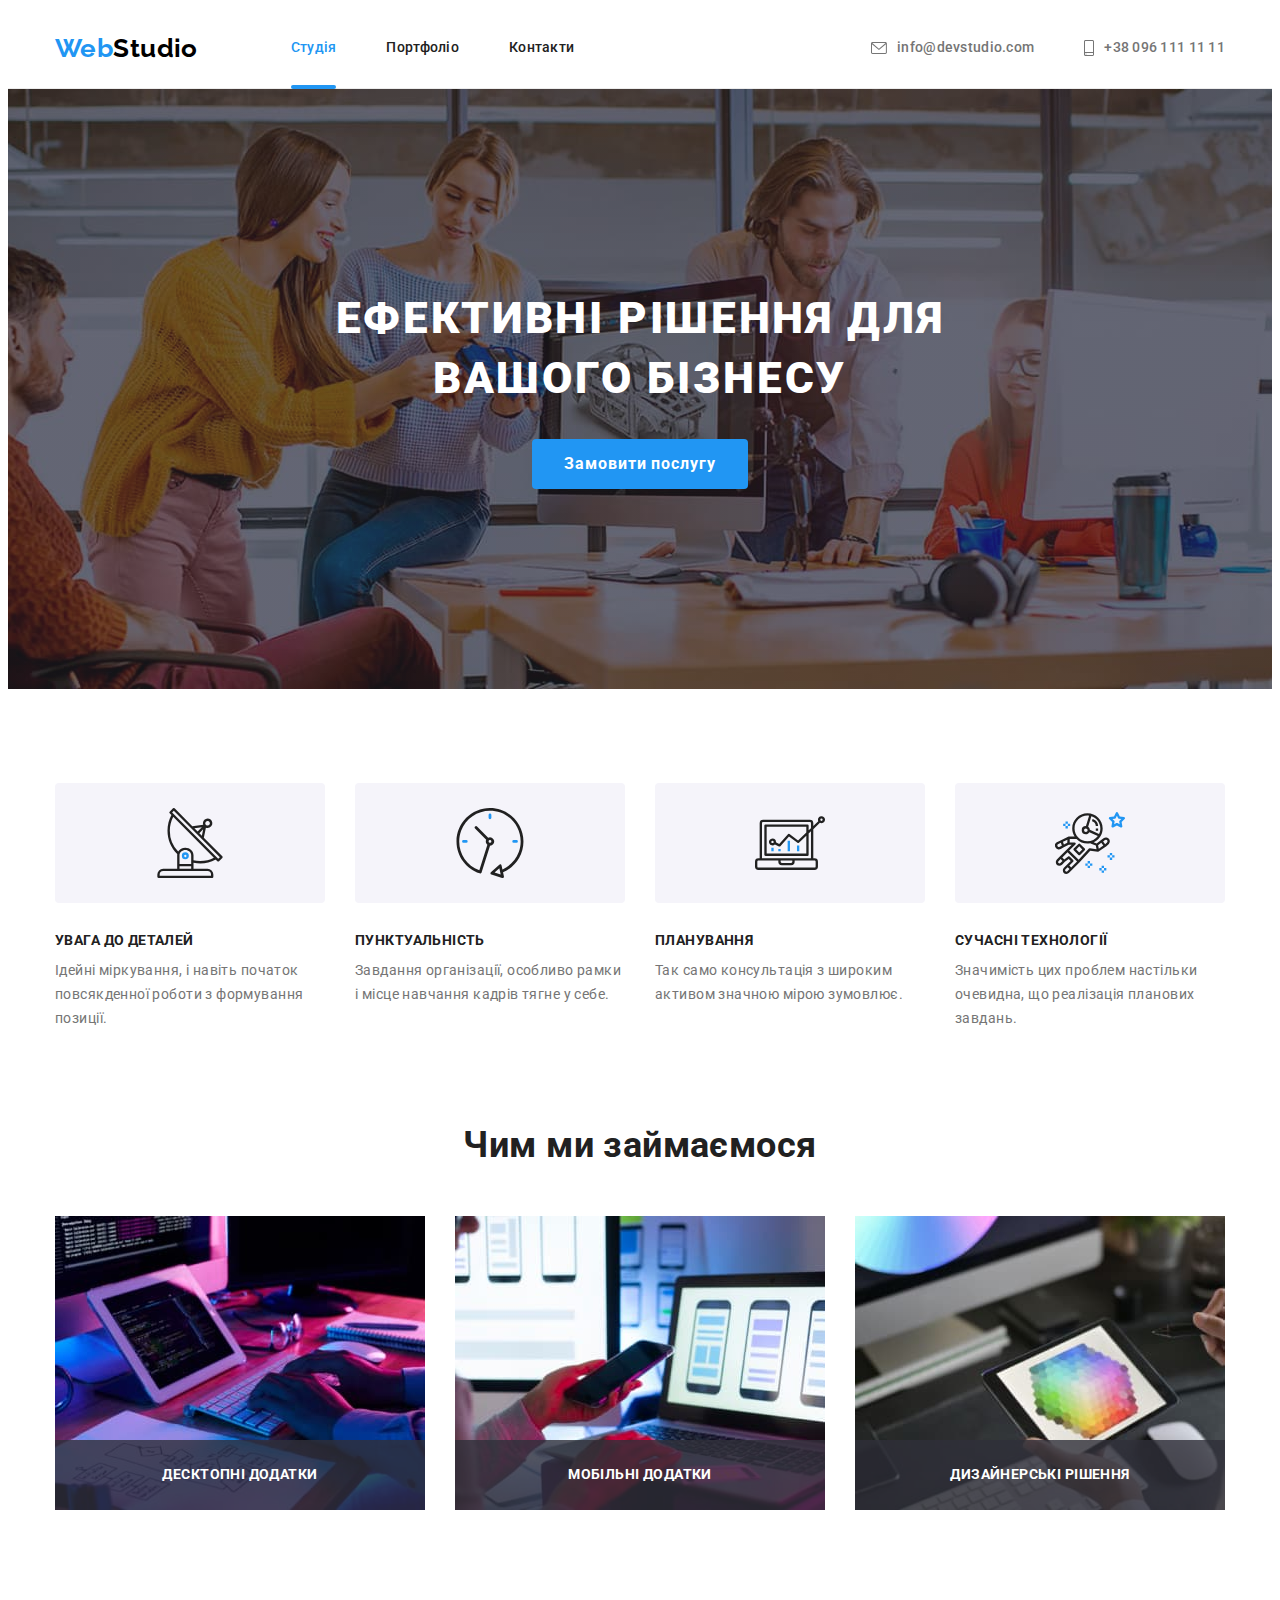
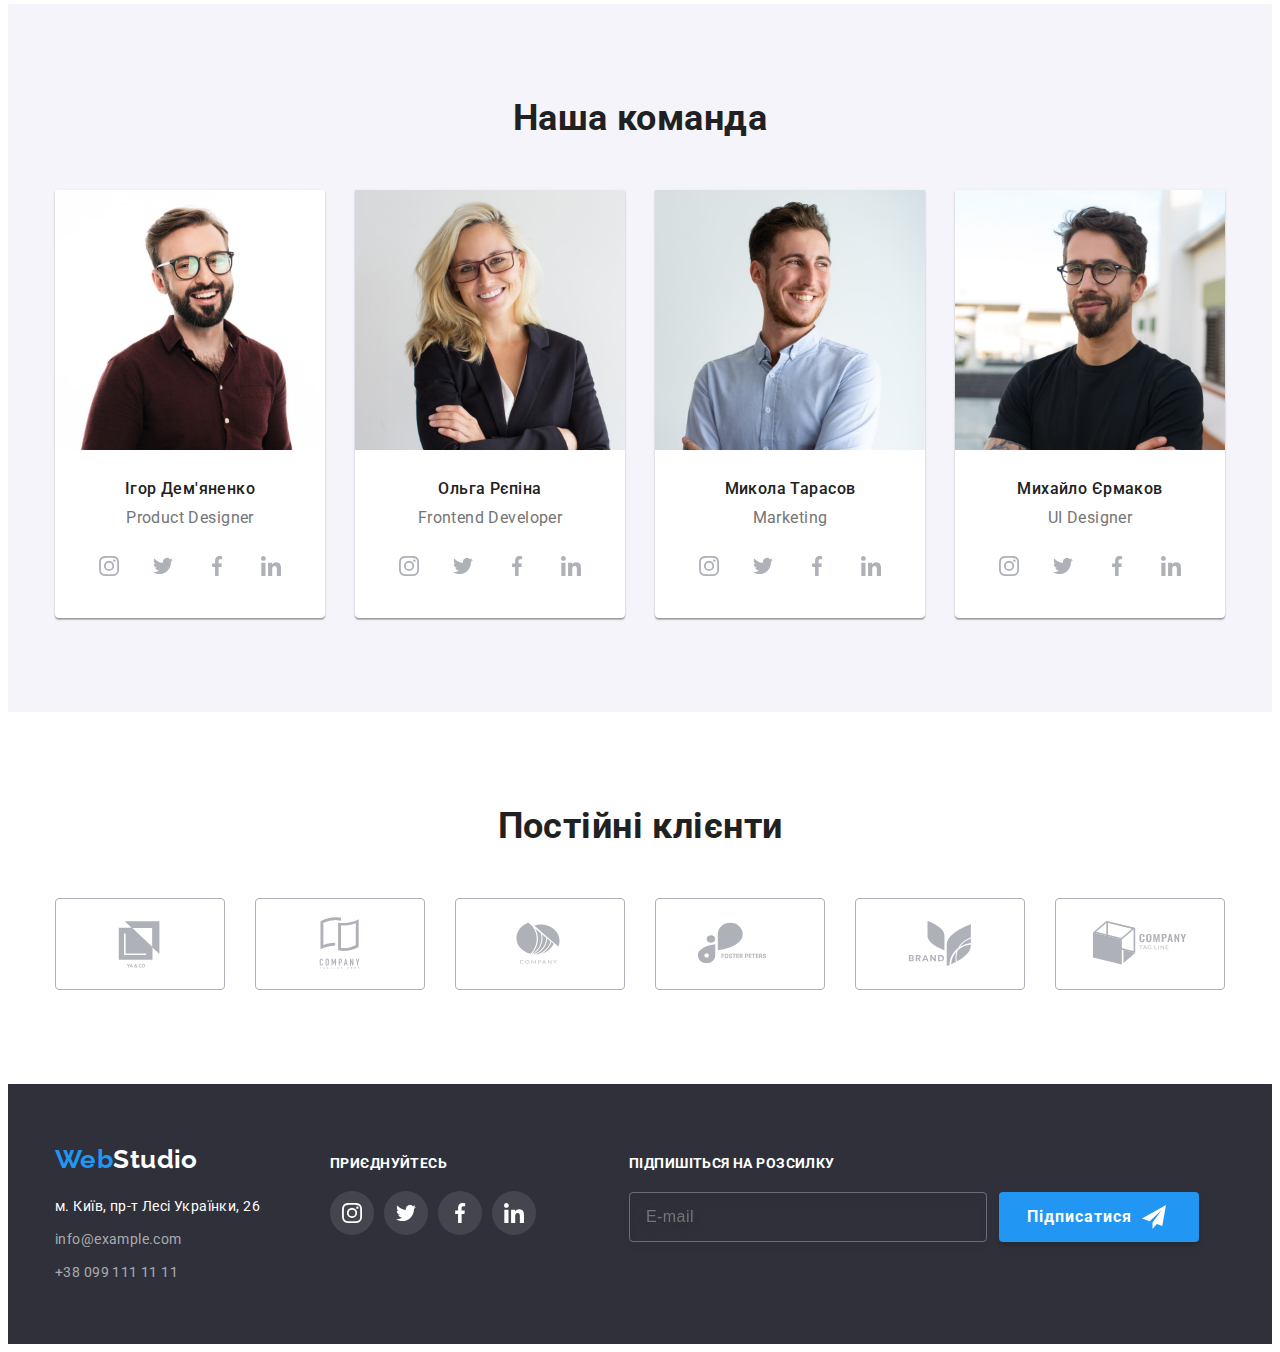
==== index.html @ 729481e9 "added custom checkbox" ====
<!DOCTYPE html>
<html lang="uk">
  <head>
    <meta charset="UTF-8" />
    <meta http-equiv="X-UA-Compatible" content="IE=edge" />
    <meta name="viewport" content="width=device-width, initial-scale=1.0" />
    <title>WebStudio</title>
    <!-- Font start -->
    <link
      href="https://fonts.googleapis.com/css2?family=Raleway:wght@700&family=Roboto:wght@400;500;700;900&display=swap"
      rel="stylesheet"
    />
    <!-- Font end -->
    <!--Normalize start-->
    <link
      rel="stylesheet"
      href="https://cdnjs.cloudflare.com/ajax/libs/modern-normalize/1.1.0/modern-normalize.min.css"
      integrity="sha512-wpPYUAdjBVSE4KJnH1VR1HeZfpl1ub8YT/NKx4PuQ5NmX2tKuGu6U/JRp5y+Y8XG2tV+wKQpNHVUX03MfMFn9Q=="
      crossorigin="anonymous"
      referrerpolicy="no-referrer"
    />
    <!--Normalize end-->
    <!-- Style.css start -->
    <link rel="stylesheet" href="./css/style.css" />
    <!-- Style.css end -->
  </head>

  <body>
    <!--Header of page-->
    <header class="header">
      <div class="container flex-nav">
        <nav class="nav flex-nav">
          <a class="logo line" href="./index.html" lang="en"
            >Web<span class="accent">Studio</span></a
          >
          <ul class="site-nav list">
            <li class="item">
              <a class="link current line" href="./index.html">Студія</a>
            </li>
            <li class="item">
              <a class="link line" href="./portfolio.html">Портфоліо</a>
            </li>
            <li class="item"><a class="link line" href="">Контакти</a></li>
          </ul>
        </nav>
        <ul class="contacts list flex-nav">
          <li class="item">
            <a class="link line" href="mailto:info@devstudio.com"
              ><svg class="contacts-icon" width="16px" height="12px">
                <use href="./images/icons.svg#envelope"></use></svg
              >info@devstudio.com</a
            >
          </li>
          <li class="item">
            <a class="link line" href="tel:+380961111111"
              ><svg class="contacts-icon" width="10px" height="16px">
                <use href="./images/icons.svg#smartphone"></use></svg
              >+38 096 111 11 11</a
            >
          </li>
        </ul>
      </div>
    </header>
    <!--Main of Page-->
    <main>
      <!--Hero Section-->
      <section class="hero">
        <div class="container">
          <h1 class="title">Ефективні рішення для вашого бізнесу</h1>
          <button class="button" type="button" data-modal-open>
            Замовити послугу
          </button>
        </div>
      </section>
      <!--Benefits Section-->
      <section class="benefits section">
        <div class="container">
          <h2 class="visually-hidden">Наші переваги</h2>

          <ul class="items list">
            <li class="item">
              <div class="thumb">
                <svg class="icon-bnf">
                  <use href="./images/icons.svg#antenna"></use>
                </svg>
              </div>
              <h3 class="title">Увага до деталей</h3>
              <p class="text">
                Ідейні міркування, і навіть початок повсякденної роботи з
                формування позиції.
              </p>
            </li>

            <li class="item">
              <div class="thumb">
                <svg class="icon-bnf">
                  <use href="./images/icons.svg#clock"></use>
                </svg>
              </div>
              <h3 class="title">Пунктуальність</h3>
              <p class="text">
                Завдання організації, особливо рамки і місце навчання кадрів
                тягне у себе.
              </p>
            </li>

            <li class="item">
              <div class="thumb">
                <svg class="icon-bnf">
                  <use href="./images/icons.svg#diagram"></use>
                </svg>
              </div>
              <h3 class="title">Планування</h3>
              <p class="text">
                Так само консультація з широким активом значною мірою зумовлює.
              </p>
            </li>

            <li class="item">
              <div class="thumb">
                <svg class="icon-bnf">
                  <use href="./images/icons.svg#astronaut"></use>
                </svg>
              </div>
              <h3 class="title">Сучасні технології</h3>
              <p class="text">
                Значимість цих проблем настільки очевидна, що реалізація
                планових завдань.
              </p>
            </li>
          </ul>
        </div>
      </section>
      <!--About Section-->
      <section class="about section">
        <div class="container">
          <h2 class="title">Чим ми займаємося</h2>
          <ul class="items list">
            <li class="item">
              <img
                src="./images/skill_01.jpg"
                alt="Програмування"
                width="370"
                height="294"
              />
              <h3 class="about-subtitle">Десктопні додатки</h3>
            </li>
            <li class="item">
              <img
                src="./images/skill_02.jpg"
                alt="Підбір теми"
                width="370"
                height="294"
              />
              <h3 class="about-subtitle">Мобільні додатки</h3>
            </li>
            <li class="item">
              <img
                src="./images/skill_03.jpg"
                alt="Підбір палітри кольорів"
                width="370"
                height="294"
              />
              <h3 class="about-subtitle">Дизайнерські рішення</h3>
            </li>
          </ul>
        </div>
      </section>
      <!--Team Section-->
      <section class="team section">
        <div class="container">
          <h2 class="headline">Наша команда</h2>

          <ul class="items list">
            <li class="item">
              <img
                src="./images/team_igor_pd.jpg"
                alt="Чоловік в окулярах  та у коричневій сорочці"
                width="270"
                height="260"
              />
              <div class="team-wrapper">
                <h3 class="title">Ігор Дем'яненко</h3>
                <p class="text" lang="en">Product Designer</p>
                <ul class="team-links list">
                  <li class="item-link">
                    <a class="team-link line" href="">
                      <svg
                        class="icon-team"
                        aria-label="посилання на інстаграм"
                      >
                        <use href="./images/icons.svg#instagram"></use>
                      </svg>
                    </a>
                  </li>

                  <li class="item-link">
                    <a class="team-link line" href="">
                      <svg class="icon-team" aria-label="посилання на твіттер">
                        <use href="./images/icons.svg#twitter"></use>
                      </svg>
                    </a>
                  </li>

                  <li class="item-link">
                    <a class="team-link line" href="">
                      <svg class="icon-team" aria-label="посилання на фейсбук">
                        <use href="./images/icons.svg#facebook"></use>
                      </svg>
                    </a>
                  </li>

                  <li class="item-link">
                    <a class="team-link line" href="">
                      <svg class="icon-team" aria-label="посилання на лінкайді">
                        <use href="./images/icons.svg#linkedin"></use>
                      </svg>
                    </a>
                  </li>
                </ul>
              </div>
            </li>
            <li class="item">
              <img
                src="./images/team_olga_fd.jpg"
                alt="Блондинка в окулярах і білій сорочці"
                width="270"
                height="260"
              />
              <div class="team-wrapper">
                <h3 class="title">Ольга Рєпіна</h3>
                <p class="text" lang="en">Frontend Developer</p>
                <ul class="team-links list">
                  <li class="item-link">
                    <a class="team-link line" href="">
                      <svg
                        class="icon-team"
                        aria-label="посилання на інстаграм"
                      >
                        <use href="./images/icons.svg#instagram"></use>
                      </svg>
                    </a>
                  </li>

                  <li class="item-link">
                    <a class="team-link line" href="">
                      <svg class="icon-team" aria-label="посилання на твіттер">
                        <use href="./images/icons.svg#twitter"></use>
                      </svg>
                    </a>
                  </li>

                  <li class="item-link">
                    <a class="team-link line" href="">
                      <svg class="icon-team" aria-label="посилання на фейсбук">
                        <use href="./images/icons.svg#facebook"></use>
                      </svg>
                    </a>
                  </li>

                  <li class="item-link">
                    <a class="team-link line" href="">
                      <svg class="icon-team" aria-label="посилання на лінкайді">
                        <use href="./images/icons.svg#linkedin"></use>
                      </svg>
                    </a>
                  </li>
                </ul>
              </div>
            </li>
            <li class="item">
              <img
                src="./images/team_mikolay_m.jpg"
                alt="Чоловік з короткою бородою у синій сорочці"
                width="270"
                height="260"
              />
              <div class="team-wrapper">
                <h3 class="title">Микола Тарасов</h3>
                <p class="text" lang="en">Marketing</p>
                <ul class="team-links list">
                  <li class="item-link">
                    <a class="team-link line" href="">
                      <svg
                        class="icon-team"
                        aria-label="посилання на інстаграм"
                      >
                        <use href="./images/icons.svg#instagram"></use>
                      </svg>
                    </a>
                  </li>

                  <li class="item-link">
                    <a class="team-link line" href="">
                      <svg class="icon-team" aria-label="посилання на твіттер">
                        <use href="./images/icons.svg#twitter"></use>
                      </svg>
                    </a>
                  </li>

                  <li class="item-link">
                    <a class="team-link line" href="">
                      <svg class="icon-team" aria-label="посилання на фейсбук">
                        <use href="./images/icons.svg#facebook"></use>
                      </svg>
                    </a>
                  </li>

                  <li class="item-link">
                    <a class="team-link line" href="">
                      <svg class="icon-team" aria-label="посилання на лінкайді">
                        <use href="./images/icons.svg#linkedin"></use>
                      </svg>
                    </a>
                  </li>
                </ul>
              </div>
            </li>
            <li class="item">
              <img
                src="./images/team_mihail_ui.jpg"
                alt="Чоловік в окулярах з бородою та у чорній футболці"
                width="270"
                height="260"
              />
              <div class="team-wrapper">
                <h3 class="title">Михайло Єрмаков</h3>
                <p class="text" lang="en">UI Designer</p>
                <ul class="team-links list">
                  <li class="item-link">
                    <a class="team-link line" href="">
                      <svg
                        class="icon-team"
                        aria-label="посилання на інстаграм"
                      >
                        <use href="./images/icons.svg#instagram"></use>
                      </svg>
                    </a>
                  </li>

                  <li class="item-link">
                    <a class="team-link line" href="">
                      <svg class="icon-team" aria-label="посилання на твіттер">
                        <use href="./images/icons.svg#twitter"></use>
                      </svg>
                    </a>
                  </li>

                  <li class="item-link">
                    <a class="team-link line" href="">
                      <svg class="icon-team" aria-label="посилання на фейсбук">
                        <use href="./images/icons.svg#facebook"></use>
                      </svg>
                    </a>
                  </li>

                  <li class="item-link">
                    <a class="team-link line" href="">
                      <svg class="icon-team" aria-label="посилання на лінкайді">
                        <use href="./images/icons.svg#linkedin"></use>
                      </svg>
                    </a>
                  </li>
                </ul>
              </div>
            </li>
          </ul>
        </div>
      </section>
      <!--Client Section-->
      <section class="section">
        <div class="container">
          <h2 class="client-headline">Постійні клієнти</h2>

          <ul class="client-items list">
            <li class="client-item">
              <a class="client-link line" href="">
                <svg class="icon-client" aria-label="посилання на клієнта 1">
                  <use href="./images/icons.svg#icon_client_1"></use>
                </svg>
              </a>
            </li>

            <li class="client-item">
              <a class="client-link line" href="">
                <svg class="icon-client" aria-label="посилання на клієнта 2">
                  <use href="./images/icons.svg#icon_client_2"></use>
                </svg>
              </a>
            </li>

            <li class="client-item">
              <a class="client-link line" href="">
                <svg class="icon-client" aria-label="посилання на клієнта 3">
                  <use href="./images/icons.svg#icon_client_3"></use>
                </svg>
              </a>
            </li>

            <li class="client-item">
              <a class="client-link line" href="">
                <svg class="icon-client" aria-label="посилання на клієнта 4">
                  <use href="./images/icons.svg#icon_client_4"></use>
                </svg>
              </a>
            </li>

            <li class="client-item">
              <a class="client-link line" href="">
                <svg class="icon-client" aria-label="посилання на клієнта 5">
                  <use href="./images/icons.svg#icon_client_5"></use>
                </svg>
              </a>
            </li>
            <li class="client-item">
              <a class="client-link line" href="">
                <svg class="icon-client" aria-label="посилання на клієнта 6">
                  <use href="./images/icons.svg#icon_client_6"></use>
                </svg>
              </a>
            </li>
          </ul>
        </div>
      </section>
    </main>
    <!--Footer of Page-->
    <footer class="footer">
      <div class="container">
        <div>
          <a class="logo line" href="./index.html" lang="en"
            >Web<span class="accent">Studio</span>
          </a>
          <address class="address">
            <a class="link line accent" href=""
              >м. Київ, пр-т Лесі Українки, 26</a
            >
            <br />
            <a class="link line" href="mailto:info@example.com"
              >info@example.com</a
            >
            <br />
            <a class="link line" href="tel:+380991111111">+38 099 111 11 11</a>
          </address>
        </div>
        <!-- Connect link -->
        <div class="connect">
          <h2 class="connect-title">Приєднуйтесь</h2>
          <ul class="connect-items list">
            <li class="connect-item">
              <a class="connect-link line" href="">
                <svg class="icon-connect" aria-label="посилання на інстаграм">
                  <use href="./images/icons.svg#instagram"></use>
                </svg>
              </a>
            </li>

            <li class="connect-item">
              <a class="connect-link line" href="">
                <svg class="icon-connect" aria-label="посилання на твіттер">
                  <use href="./images/icons.svg#twitter"></use>
                </svg>
              </a>
            </li>

            <li class="connect-item">
              <a class="connect-link line" href="">
                <svg class="icon-connect" aria-label="посилання на фейсбук">
                  <use href="./images/icons.svg#facebook"></use>
                </svg>
              </a>
            </li>

            <li class="connect-item">
              <a class="connect-link line" href="">
                <svg class="icon-connect" aria-label="посилання на лінкайді">
                  <use href="./images/icons.svg#linkedin"></use>
                </svg>
              </a>
            </li>
          </ul>
        </div>
        <!-- Submit Form -->
        <form
          class="footer-form js-speaker-form"
          name="submit-form"
          autocomplete="off"
        >
          <div class="submit-field">
            <strong class="label">Підпишіться на розсилку</strong>
            <input
              class="submit-input"
              name="email-for-subscribe"
              type="email"
              placeholder="E-mail"
            />
          </div>
          <button class="footer-button" type="submit">
            Підписатися
            <svg class="icon-submit">
              <use href="./images/icons.svg#icon_submit"></use>
            </svg>
          </button>
        </form>
      </div>
    </footer>
    <!--Modal window-->
    <div class="backdrop is-hidden" data-modal>
      <div class="modal">
        <button class="modal-btn" type="button" data-modal-close>
          <svg class="modal-btn-icon">
            <use href="./images/icons.svg#close-black"></use>
          </svg>
        </button>
        <!-- Modal Form -->
        <form class="modal-form" name="modal-form" autocomplete="off">
          <strong class="modal-form-title"
            >Залиште свої дані, ми вам передзвонимо</strong
          >

          <div class="form-input-group" role="group">
            <label class="field">
              <span class="lable-title">Ім'я</span>
              <input
                class="input-form"
                name="name-feedback"
                type="text"
                placeholder=" "
                autofocus
              />
              <svg class="icon-form">
                <use href="./images/icons.svg#icon_person"></use>
              </svg>
            </label>

            <label class="field">
              <span class="lable-title">Телефон</span>
              <input
                class="input-form"
                name="tel-feedback"
                type="tel"
                placeholder=" "
              />
              <svg class="icon-form">
                <use href="./images/icons.svg#icon_phone"></use>
              </svg>
            </label>

            <label class="field">
              <span class="lable-title">Пошта</span>
              <input
                class="input-form"
                name="email-feedback"
                type="email"
                placeholder=" "
              />
              <svg class="icon-form">
                <use href="./images/icons.svg#icon_email_black"></use>
              </svg>
            </label>

            <label class="textarea-form">
              <span class="lable-title">Коментар</span>
              <textarea
                class="textarea"
                name="comment-feedback"
                placeholder="Введіть текст"
              >
              </textarea>
            </label>
          </div>

          <label class="checkbox-label">
            <input
              class="checkbox-input visually-hidden"
              name="check-policy"
              type="checkbox"
              value="checked-policy"
            />
            <svg class="icon-checkbox">
              <use
                class="icon-check"
                href="./images/icons.svg#icon_check"
              ></use>
              <use
                class="icon-uncheck"
                href="./images/icons.svg#icon_uncheck"
              ></use>
            </svg>
            <span class="checkbox-text"
              >Погоджуюся з розсилкою та приймаю
              <a class="form-policy" href="">Умови договору</a>
            </span>
          </label>

          <button class="modal-submit-btn" type="submit">Відправити</button>
        </form>
      </div>
    </div>

    <script src="./js/modal.js"></script>
  </body>
</html>
---- css/style.css ----
/* колір основного текста #757575; */
/* колір заголовків текста #212121;  */
/* колір тексту Hero #FFFFFF; */

/* колір акценту #2196F3; */

/* колір фону Героя і Футера #2F303A; */
/* колір фону секції Team  #F5F4FA;*/
/* колір фону фокусу на кнопці #188CE8; */

:root {
  /* Text colors */
  --primary-text-color: #757575;
  --title-text-color: #212121;
  --accent-text-color: #2196f3;
  --hero-text-color: #ffffff;

  /* Bg colors */
  --hero-background-color: #c4c4c4;
  --team-background-color: #f5f4fa;
  --footer-background-color: #2f303a;
  --btn-focus-background-color: #188ce8;

  /* Flex */
  --item: 3;
  --card-set-gap: 30px;

  /* Animation */
  --timing-function: cubic-bezier(0.4, 0, 0.2, 1);
}

html {
  box-sizing: border-box;
}

*,
*::before,
*::after {
  box-sizing: inherit;
}

/* Selector Body */
body {
  font-family: Roboto, sans-serif;
  font-size: 14px;
  line-height: 1.71;
  color: var(--primary-text-color);
  letter-spacing: 0.03em;
}
/*
  |==============================
  | Частковий ресет стилей браузера start
  |==============================
*/

.list {
  list-style: none;
  padding: 0;
  margin: 0;
}

.line {
  text-decoration: none;
}

h1,
h2,
h3,
h4,
h5,
h6,
p {
  margin: 0;
}

img {
  display: block;
  max-width: 100%;
}

/* Частковий ресет стилей браузера end */
.container {
  width: 1200px;
  padding-left: 15px;
  padding-right: 15px;
  margin-left: auto;
  margin-right: auto;
}

.visually-hidden {
  position: absolute;
  white-space: nowrap;
  width: 1px;
  height: 1px;
  overflow: hidden;
  border: 0;
  padding: 0;
  clip: rect(0 0 0 0);
  clip-path: inset(50%);
  margin: -1px;
}

.section {
  padding-top: 94px;
  padding-bottom: 94px;
}

/*
  |==============================
  | WebStudio Page
  |==============================
*/

/* Main Header Flex */
.flex-nav {
  display: flex;
  align-items: center;
}

/* Header Section */

.header {
  border-bottom: 1px solid #ececec;
}
/* Header logo */
.logo {
  font-family: Raleway, sans-serif;
  font-weight: 700;
  font-size: 26px;
  line-height: 1.19;
  color: var(--accent-text-color);
}
.accent {
  color: #000000;
}

/* Header nav */
.site-nav {
  display: flex;
  gap: 50px;
  margin-left: 93px;
}

.site-nav .link {
  display: block;
  padding-top: 32px;
  padding-bottom: 32px;

  font-weight: 500;
  font-size: 14px;
  line-height: 1.14;
  letter-spacing: 0.02em;
  color: var(--title-text-color);

  transition: color 250ms var(--timing-function);
}
.site-nav .link:hover,
.site-nav .link:focus {
  color: var(--accent-text-color);
}
.site-nav .link.current {
  position: relative;

  color: var(--accent-text-color);
}
.site-nav .link.current::after {
  display: inline-block;
  content: '';

  position: absolute;
  left: 0;
  bottom: -1px;

  width: 100%;
  height: 4px;

  background-color: var(--accent-text-color);
  border-radius: 2px;
}

/* Contacts */
.contacts {
  gap: 50px;
  margin-left: auto;
}

.contacts .link {
  display: flex;
  justify-content: center;
  align-items: center;

  font-weight: 500;
  font-size: 14px;
  line-height: 1.14;
  letter-spacing: 0.02em;
  color: var(--primary-text-color);

  transition: color 250ms var(--timing-function);
}
.contacts .link:hover,
.contacts .link:focus {
  color: var(--accent-text-color);
}

.contacts-icon {
  display: block;
  margin-right: 10px;
  fill: currentColor;
}

/* Section Hero */

.hero {
  max-width: 1600px;
  height: 600px;
  margin-left: auto;
  margin-right: auto;
  background-image: linear-gradient(
      to right,
      rgba(47, 48, 58, 0.4),
      rgba(47, 48, 58, 0.4)
    ),
    url(../images/hero/hero_bg.jpg);
  background-repeat: no-repeat;
  background-position: center;
  background-size: cover;

  padding-top: 200px;
  padding-bottom: 200px;

  background-color: var(--hero-background-color);
  text-align: center;
}
.hero .title {
  max-width: 696px;
  margin-left: auto;
  margin-right: auto;
  margin-bottom: 30px;

  color: var(--hero-text-color);

  font-weight: 900;
  font-size: 44px;
  line-height: 1.36;
  letter-spacing: 0.06em;
  text-transform: uppercase;
}

/* Button in Hero*/
.button {
  padding: 10px 32px;

  font-family: inherit;
  cursor: pointer;
  font-weight: 700;
  font-size: 16px;
  line-height: 1.87;
  align-items: center;
  letter-spacing: 0.06em;
  color: var(--hero-text-color);
  background-color: var(--accent-text-color);

  border-radius: 4px;
  border: none;

  transition: background-color 250ms var(--timing-function),
    box-shadow 250ms var(--timing-function);
}
.button:hover,
.button:focus {
  background-color: var(--btn-focus-background-color);
  box-shadow: 0px 4px 4px rgba(0, 0, 0, 0.15);
}

/* Section Benefits */

.benefits .items {
  display: flex;
  gap: var(--card-set-gap);
}
.thumb {
  display: flex;
  width: 270px;
  height: 120px;
  justify-content: center;
  align-items: center;
  margin-bottom: var(--card-set-gap);

  background-color: var(--team-background-color);

  border-radius: 4px;
}

.icon-bnf {
  width: 70px;
  height: 70px;
}

.benefits .title {
  margin-bottom: 10px;

  font-size: 14px;
  line-height: 1.14;
  color: var(--title-text-color);
  text-transform: uppercase;
}

/* Section About */
.about {
  padding-top: 0;
}
.about .title {
  margin-bottom: 50px;

  font-size: 36px;
  line-height: 1.16;
  color: var(--title-text-color);
  text-align: center;
}
.about .items {
  display: flex;
  gap: var(--card-set-gap);
}
.about .item {
  position: relative;
}

.about-subtitle {
  position: absolute;
  bottom: 0;
  left: 0;

  width: 100%;
  height: 70px;
  padding: 27px 0;

  font-size: 14px;
  line-height: 1.14;
  letter-spacing: 0.03em;
  color: var(--hero-text-color);
  background-color: rgba(47, 48, 58, 0.8);
  text-align: center;
  text-transform: uppercase;
}
/* Section Team */
.team {
  background-color: var(--team-background-color);
}

.headline {
  margin-bottom: 50px;

  color: var(--title-text-color);

  font-size: 36px;
  line-height: 1.16;
  text-align: center;
}
.team .items {
  display: flex;
  gap: var(--card-set-gap);
}
.team .item {
  background-color: var(--hero-text-color);
  box-shadow: 0px 1px 3px rgba(0, 0, 0, 0.12), 0px 1px 1px rgba(0, 0, 0, 0.14),
    0px 2px 1px rgba(0, 0, 0, 0.2);
  border-radius: 0px 0px 4px 4px;
}
.team .title {
  margin-bottom: 10px;

  font-weight: 500;
  font-size: 16px;
  line-height: 1.18;
  color: var(--title-text-color);
  text-align: center;
}
.team .text {
  font-size: 16px;
  line-height: 1.18;
  text-align: center;
  margin-bottom: 16px;
}
.item-link {
  display: flex;
}
.item-link:not(:last-child) {
  margin-right: 10px;
}
.team-links {
  display: flex;
  justify-content: center;
  align-items: center;
}
.team-link {
  display: flex;
  justify-content: center;
  align-items: center;
  width: 44px;
  height: 44px;

  color: #afb1b8;

  border-radius: 50%;

  transition: color 250ms var(--timing-function),
    background-color 250ms var(--timing-function);
}
.icon-team {
  width: 20px;
  height: 20px;
  fill: currentColor;
}
.team-link:hover,
.team-link:focus {
  background-color: var(--accent-text-color);
  color: var(--hero-text-color);
}

.team-wrapper {
  padding-top: 30px;
  padding-right: 5px;
  padding-bottom: 30px;
  padding-left: 5px;
}
/* Section Client */
.client-headline {
  margin-bottom: 50px;

  font-size: 36px;
  line-height: 1.16;
  color: var(--title-text-color);
  text-align: center;
}

.client-items {
  display: flex;
  gap: var(--card-set-gap);
}
.client-link {
  display: flex;
  justify-content: center;
  align-items: center;

  width: 170px;
  height: 92px;

  color: #afb1b8;

  border: 1px solid #afb1b8;
  border-radius: 4px;

  transition: color 250ms var(--timing-function),
    border-color 250ms var(--timing-function);
}
.icon-client {
  width: 106px;
  height: 60px;

  fill: currentColor;
}
.client-link:hover,
.client-link:focus {
  color: var(--accent-text-color);
  border-color: var(--accent-text-color);
}

/* Footer */
.footer {
  padding-top: 60px;
  padding-bottom: 60px;

  font-weight: 400;
  font-size: 14px;
  line-height: 1.71;
  color: var(--hero-text-color);
  background-color: var(--footer-background-color);
}

.footer .logo {
  display: inline-block;
  margin-bottom: 20px;
}
.address {
  font-style: normal;
}
.address .link {
  display: inline-block;

  font-weight: 400;
  font-size: 14px;
  line-height: 1.71;
  color: rgba(255, 255, 255, 0.6);

  transition: color 250ms var(--timing-function);
}

.address .link:hover,
.address .link:focus {
  color: var(--accent-text-color);
}
.address .link:not(:last-child) {
  margin-bottom: 9px;
}
.footer .accent {
  color: var(--hero-text-color);
}

/* Connect Section */

.footer .container {
  display: flex;
  align-items: baseline;
}

.connect {
  margin-left: 70px;
}

.connect-title {
  font-size: 14px;
  line-height: 16px;
  letter-spacing: 0.03em;
  text-transform: uppercase;

  margin-bottom: 20px;
}
.connect-items {
  display: flex;
}
.connect-link {
  display: flex;
  justify-content: center;
  align-items: center;

  width: 44px;
  height: 44px;

  color: var(--hero-text-color);
  background-color: rgba(255, 255, 255, 0.1);

  border-radius: 50%;

  transition: background-color 250ms var(--timing-function);
}
.icon-connect {
  width: 20px;
  height: 20px;
  fill: currentColor;
}
.connect-link:hover,
.connect-link:focus {
  background-color: var(--accent-text-color);
}
.connect-item {
  display: flex;
}
.connect-item:not(:last-child) {
  margin-right: 10px;
}

/* Submit Form */
.footer-form {
  display: flex;
  align-items: flex-end;
  margin-left: 93px;
}
.submit-field {
  margin-right: 12px;
}
.footer-form .label {
  display: inline-block;
  margin-bottom: 20px;

  font-size: 14px;
  line-height: 1.14;
  letter-spacing: 0.03em;
  text-transform: uppercase;
}
.footer-form .submit-input {
  display: flex;
  align-items: center;
  padding: 15px 16px;
  width: 358px;
  height: 50px;

  font-size: 16px;
  line-height: 1.25;
  letter-spacing: inherit;
  color: rgba(255, 255, 255, 0.6);
  background-color: transparent;

  border: 1px solid rgba(255, 255, 255, 0.3);
  filter: drop-shadow(0px 4px 4px rgba(0, 0, 0, 0.15));
  border-radius: 4px;
}
.footer-button {
  display: flex;
  align-items: center;
  width: 200px;
  height: 50px;
  padding: 10px 28px;

  font-family: inherit;
  cursor: pointer;
  font-weight: 700;
  font-size: 16px;
  line-height: 1.87;
  letter-spacing: 0.06em;
  color: var(--hero-text-color);
  background-color: var(--accent-text-color);

  box-shadow: 0px 4px 4px rgb(0 0 0 / 15%);
  border-radius: 4px;
  border: none;
}
.icon-submit {
  width: 24px;
  height: 24px;
  margin-left: 10px;
}
/*
  |==============================
  | Modal window
  |==============================
*/
.backdrop {
  position: fixed;
  top: 0;
  left: 0;

  width: 100%;
  height: 100%;

  background-color: rgba(0, 0, 0, 0.2);

  opacity: 1;
  transition: opacity 250ms var(--timing-function),
    visibility 250ms var(--timing-function);
}
/* is-hidden */
.backdrop.is-hidden {
  opacity: 0;
  visibility: hidden;
  pointer-events: none;
}
.backdrop.is-hidden .modal {
  transform: translate(-50%, -50%) scale(0.7);
}

.modal {
  position: absolute;
  left: 50%;
  top: 50%;

  width: 528px;
  min-height: 581px;
  padding: 40px;

  background-color: #ffffff;
  box-shadow: 0px 1px 3px rgba(0, 0, 0, 0.12), 0px 1px 1px rgba(0, 0, 0, 0.14),
    0px 2px 1px rgba(0, 0, 0, 0.2);
  border-radius: 4px;

  transform: translate(-50%, -50%) scale(1);
  transition: transform 400ms var(--timing-function);
}

.modal-btn {
  position: absolute;
  top: 8px;
  right: 8px;
  z-index: 100;

  display: flex;
  justify-content: center;
  align-items: center;
  width: 30px;
  height: 30px;
  padding: 0;

  color: #000000;
  background-color: transparent;

  border-radius: 50%;
  border: 1px solid rgba(0, 0, 0, 0.1);

  cursor: pointer;

  transition: color 250ms var(--timing-function);
}
.modal-btn-icon {
  width: 18px;
  height: 18px;

  fill: currentColor;
}
.modal-btn:hover,
.modal-btn:focus {
  color: var(--accent-text-color);
}
/* Modal Form */
.modal-form {
  display: flex;
  flex-direction: column;
}
.modal-form-title {
  display: block;
  margin-bottom: 12px;

  font-size: 20px;
  line-height: 1.15;
  color: var(--title-text-color);
  text-align: center;
}
.form-input-group {
  display: flex;
  flex-direction: column;
  gap: 10px;

  margin-bottom: 20px;
}
.field {
  display: block;
  position: relative;
}
.lable-title {
  display: block;
  margin-bottom: 4px;

  font-size: 12px;
  line-height: 1.16;
  letter-spacing: 0.01em;
}
.input-form {
  width: 100%;
  height: 40px;
  padding: 11px 12px;
  padding-left: 42px;

  border: 1px solid rgba(33, 33, 33, 0.2);
  border-radius: 4px;
  outline: transparent;

  transition: border-color 250ms var(--timing-function);
}
.input-form:focus-within {
  border-color: var(--accent-text-color);
}
.icon-form {
  position: absolute;

  top: 50%;
  left: 12px;

  width: 18px;
  height: 18px;

  transition: fill 250ms var(--timing-function);
}

.input-form:focus + .icon-form {
  fill: var(--accent-text-color);
}
.textarea {
  display: block;
  width: 100%;
  height: 120px;
  padding: 12px 16px;

  border: 1px solid rgba(33, 33, 33, 0.2);
  border-radius: 4px;
  outline: transparent;
  resize: none;
}
.textarea::placeholder {
  font-size: 12px;
  line-height: 14px;
  letter-spacing: 0.01em;
  color: rgba(117, 117, 117, 0.5);

  transition: border-color 250ms var(--timing-function);
}
.textarea:focus-within {
  border-color: var(--accent-text-color);
}
.checkbox-label {
  display: flex;
  align-items: center;
  justify-content: center;
  gap: 8px;
  margin-bottom: 30px;
}

.icon-checkbox {
  display: block;

  width: 16px;
  height: 15px;
}
.checkbox-input:checked + .icon-checkbox .icon-uncheck {
  opacity: 0;
  transition: opacity 250ms var(--timing-function);
}
.icon-check {
  opacity: 0;
  transition: opacity 250ms var(--timing-function);
}
.checkbox-input:checked + .icon-checkbox .icon-check {
  opacity: 1;
}

.checkbox-text {
  user-select: none;
}
.form-policy {
  color: var(--accent-text-color);
  text-underline-position: under;
}
.modal-submit-btn {
  padding: 10px 52px;
  margin: 0 auto;

  text-align: center;
  font-family: inherit;
  font-weight: 700;
  font-size: 16px;
  line-height: 1.87;
  letter-spacing: 0.06em;
  color: var(--hero-text-color);
  background-color: var(--accent-text-color);

  cursor: pointer;
  border: none;
  border-radius: 4px;
  box-shadow: 0px 4px 4px rgba(0, 0, 0, 0.15);

  transition: 250ms var(--timing-function);
}

.modal-submit-btn:hover,
.modal-submit-btn:focus {
  background-color: var(--btn-focus-background-color);
}
/*
  |==============================
  | Page Porfolio
  |==============================
*/

/* Section Filters Button */
.filter {
  display: flex;
  justify-content: center;
  margin-bottom: 50px;
}
.filter .item:not(:last-child) {
  margin-right: 8px;
}
.filter-btn {
  padding: 6px 22px;

  font-weight: 500;
  font-size: 16px;
  line-height: 1.62;
  font-family: inherit;
  letter-spacing: 0.03em;
  color: var(--title-text-color);
  background-color: var(--team-background-color);

  cursor: pointer;
  border: none;
  border-radius: 4px;

  transition: color 250ms var(--timing-function),
    background-color 250ms var(--timing-function),
    box-shadow 250ms var(--timing-function);
}
.filter-btn:hover,
.filter-btn:focus {
  color: var(--hero-text-color);
  background-color: var(--accent-text-color);
  box-shadow: 0px 3px 1px rgba(0, 0, 0, 0.1), 0px 1px 2px rgba(0, 0, 0, 0.08),
    0px 2px 2px rgba(0, 0, 0, 0.12);
}

/* Section Portfolio */
.gallery {
  display: flex;
  flex-wrap: wrap;
  gap: var(--card-set-gap);
}
.gallery-item {
  flex-basis: calc(
    (100% - var(--card-set-gap) * (var(--item) - 1)) / var(--item)
  );
}
.gallery-link {
  display: block;

  color: var(--primary-text-color);

  transition: box-shadow 250ms var(--timing-function);
}
.gallery-link:hover,
.gallery-link:focus {
  box-shadow: 0px 1px 1px rgba(0, 0, 0, 0.12), 0px 4px 4px rgba(0, 0, 0, 0.06),
    1px 4px 6px rgba(0, 0, 0, 0.16);
}

.gallery-thumb {
  position: relative;
  overflow: hidden;
}
.gallery-thumb::before {
  position: absolute;
  top: 0;
  left: 0;
  width: 100%;
  height: 100%;

  display: inline-block;
  content: '';

  background-color: rgba(33, 150, 243, 0.9);

  opacity: 0;

  transform: translateY(100%);
  transition: transform 250ms var(--timing-function),
    opacity 250ms var(--timing-function);
}
.gallery-link:hover .gallery-thumb::before,
.gallery-link:focus .gallery-thumb::before {
  transform: translateY(0);
  opacity: 1;
}
.thumb-text {
  position: absolute;
  top: 0;
  left: 0;

  padding: 63px 24px;

  font-size: 18px;
  line-height: 1.55;
  letter-spacing: 0.03em;
  color: var(--hero-text-color);

  opacity: 0;

  transform: translateY(100%);
  transition: transform 250ms var(--timing-function),
    opacity 250ms var(--timing-function);
}
.gallery-link:hover .thumb-text,
.gallery-link:focus .thumb-text {
  opacity: 1;
  transform: translateY(0);
}
.gallery-wrapper {
  padding: 20px 24px;
  border: 1px solid #eeeeee;
  border-top: none;
}
.gallery-item .gallery-title {
  margin-bottom: 4px;

  font-size: 18px;
  line-height: 2;
  letter-spacing: 0.06em;
  color: var(--title-text-color);
}
.gallery-text {
  font-size: 16px;
  line-height: 1.87;
}
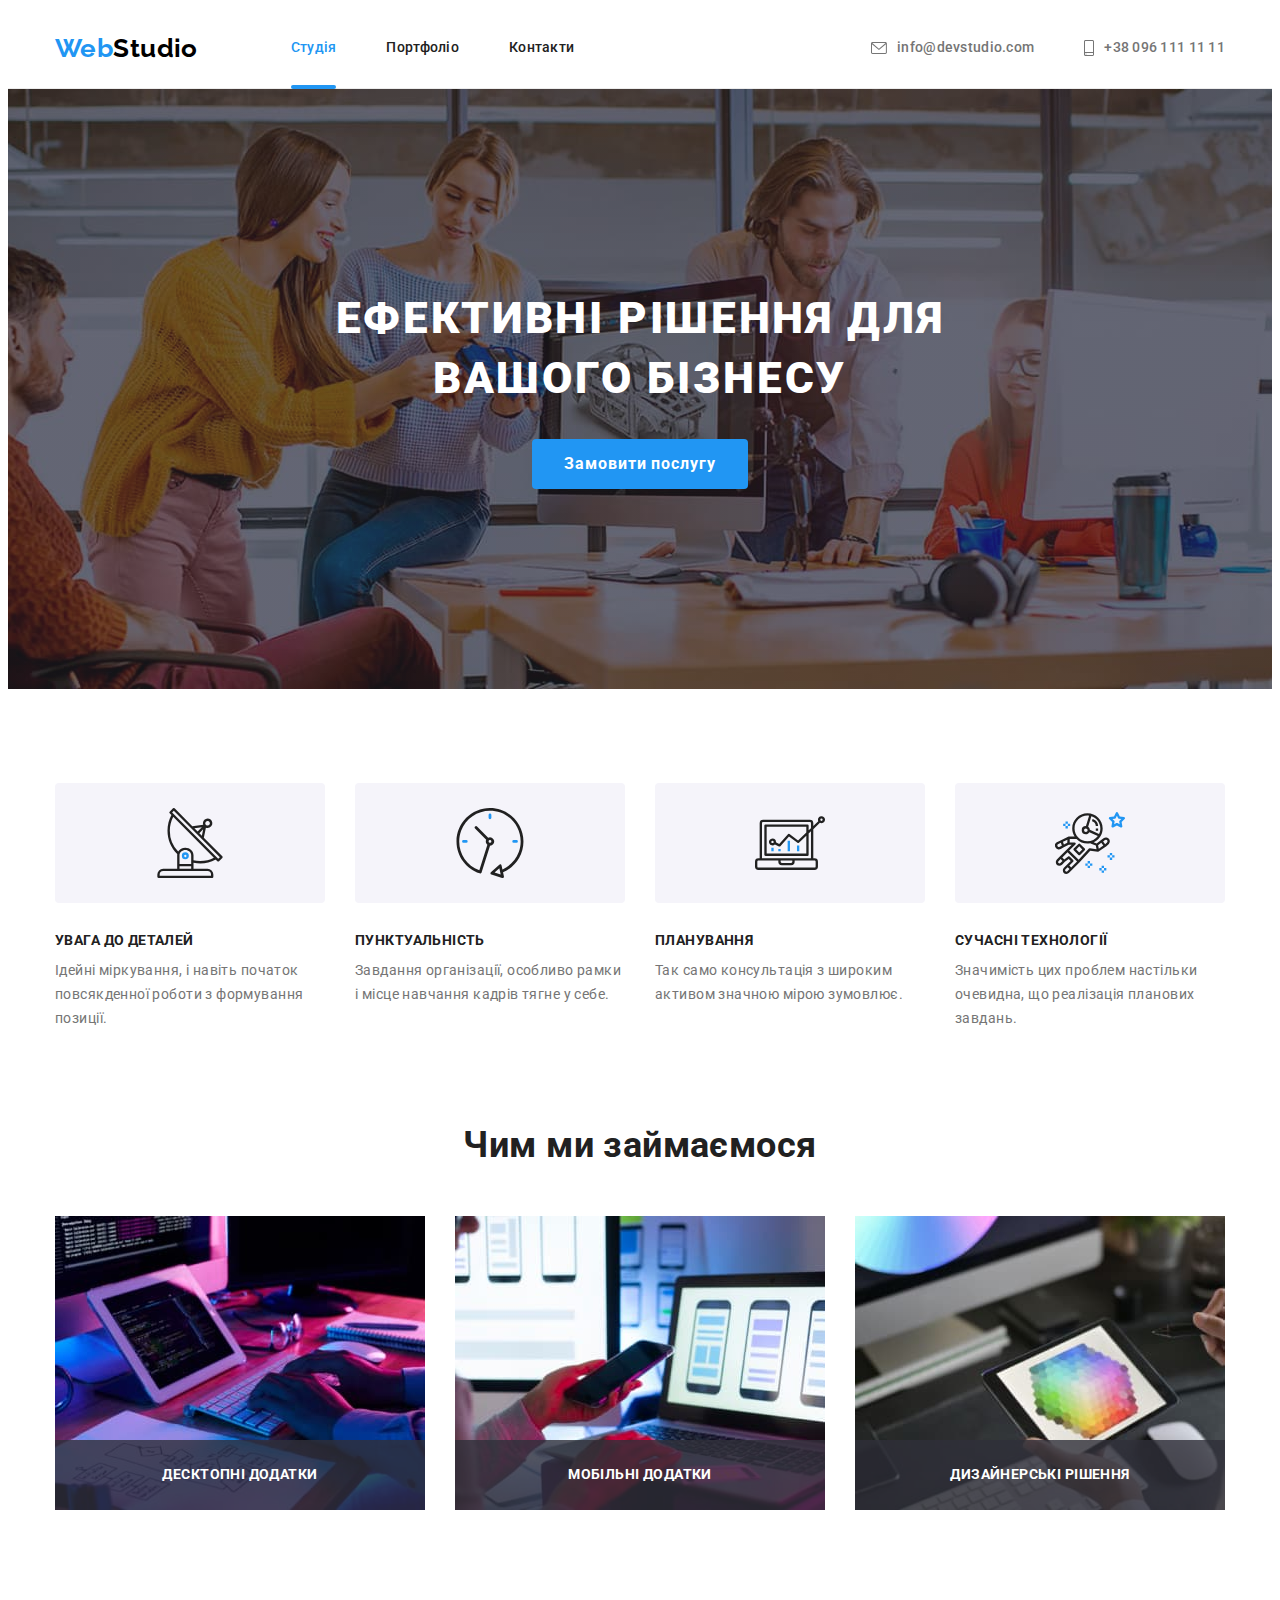
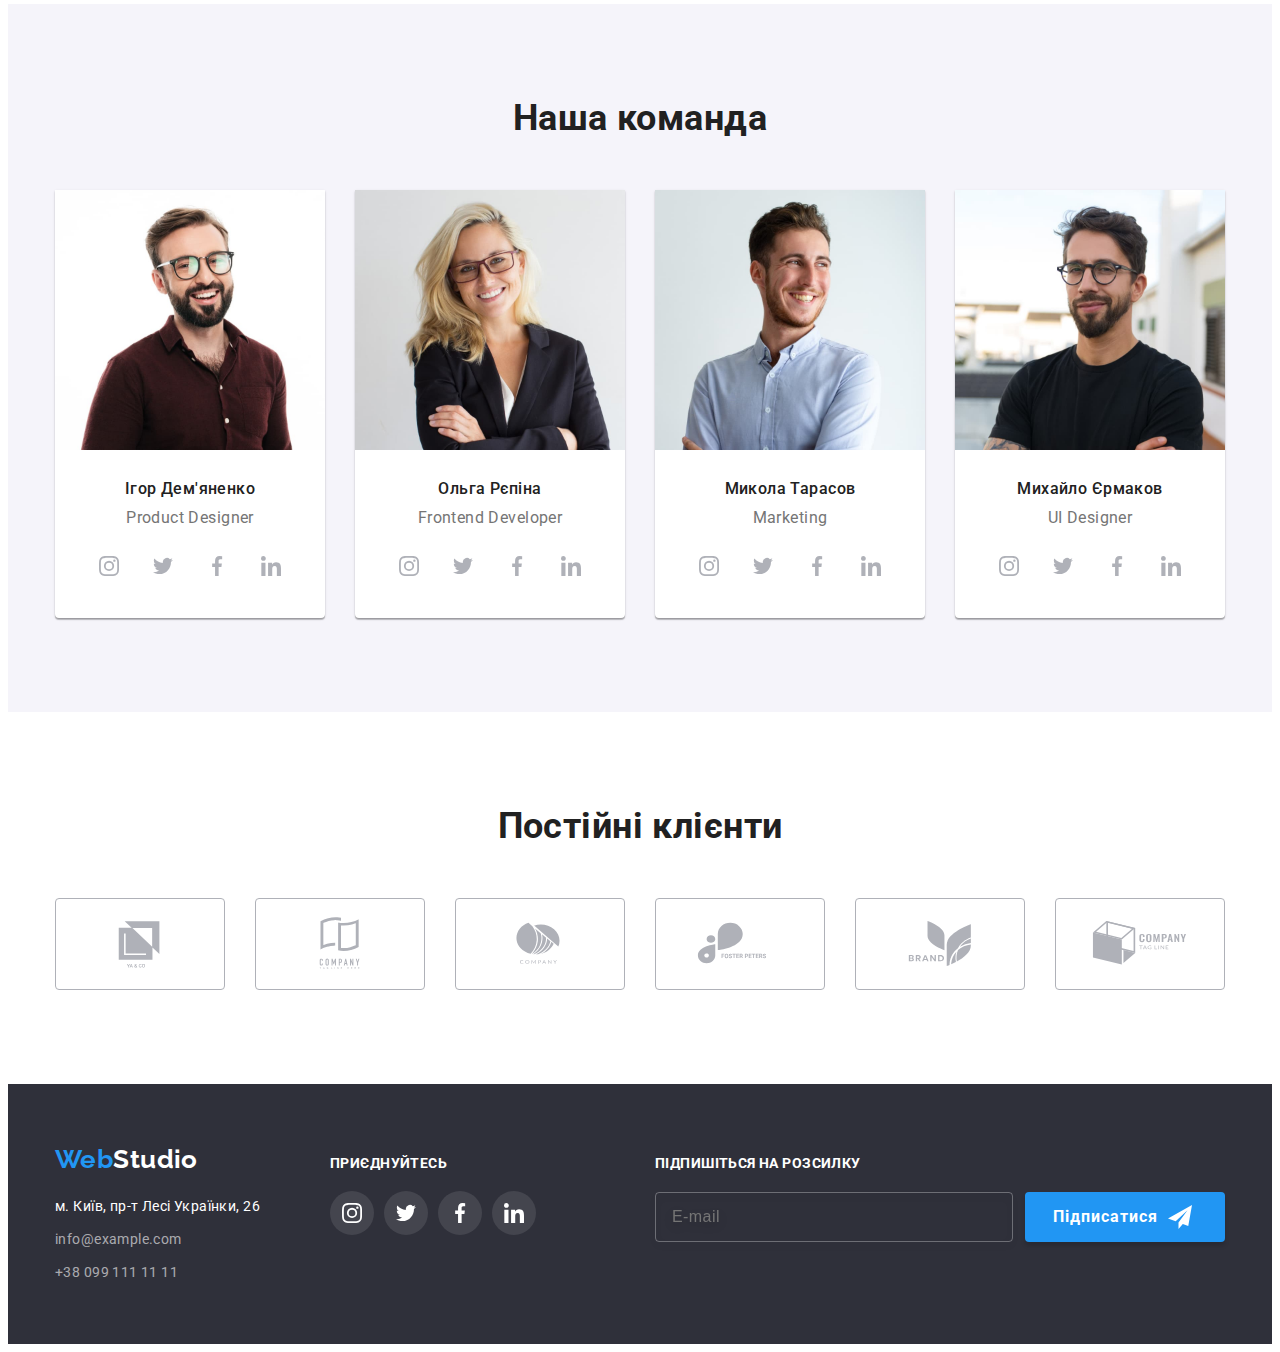
==== commit 74a71de0: "added BEM in header" ====
--- a/index.html
+++ b/index.html
@@ -27,33 +27,39 @@
 
   <body>
     <!--Header of page-->
-    <header class="header">
+    <header class="page-header">
       <div class="container flex-nav">
-        <nav class="nav flex-nav">
+        <nav class="page-header__nav flex-nav">
           <a class="logo line" href="./index.html" lang="en"
-            >Web<span class="accent">Studio</span></a
+            >Web<span class="logo__text logo__text--accent">Studio</span></a
           >
-          <ul class="site-nav list">
-            <li class="item">
-              <a class="link current line" href="./index.html">Студія</a>
-            </li>
-            <li class="item">
-              <a class="link line" href="./portfolio.html">Портфоліо</a>
-            </li>
-            <li class="item"><a class="link line" href="">Контакти</a></li>
+          <ul class="site-nav__items list">
+            <li class="site-nav__item">
+              <a class="site-nav__link current line" href="./index.html"
+                >Студія</a
+              >
+            </li>
+            <li class="site-nav__item">
+              <a class="site-nav__link line" href="./portfolio.html"
+                >Портфоліо</a
+              >
+            </li>
+            <li class="site-nav__item">
+              <a class="site-nav__link line" href="">Контакти</a>
+            </li>
           </ul>
         </nav>
         <ul class="contacts list flex-nav">
-          <li class="item">
-            <a class="link line" href="mailto:info@devstudio.com"
-              ><svg class="contacts-icon" width="16px" height="12px">
+          <li class="contacts__item">
+            <a class="contacts__link line" href="mailto:info@devstudio.com"
+              ><svg class="contacts__icon" width="16px" height="12px">
                 <use href="./images/icons.svg#envelope"></use></svg
               >info@devstudio.com</a
             >
           </li>
-          <li class="item">
-            <a class="link line" href="tel:+380961111111"
-              ><svg class="contacts-icon" width="10px" height="16px">
+          <li class="contacts__item">
+            <a class="contacts__link line" href="tel:+380961111111"
+              ><svg class="contacts__icon" width="10px" height="16px">
                 <use href="./images/icons.svg#smartphone"></use></svg
               >+38 096 111 11 11</a
             >
--- a/css/style.css
+++ b/css/style.css
@@ -119,7 +119,7 @@
 
 /* Header Section */
 
-.header {
+.page-header {
   border-bottom: 1px solid #ececec;
 }
 /* Header logo */
@@ -130,18 +130,20 @@
   line-height: 1.19;
   color: var(--accent-text-color);
 }
-.accent {
+.logo__text--accent {
   color: #000000;
 }
 
-/* Header nav */
-.site-nav {
+/* Site-nav */
+.site-nav__items {
   display: flex;
   gap: 50px;
   margin-left: 93px;
 }
 
-.site-nav .link {
+.site-nav__link {
+  position: relative;
+
   display: block;
   padding-top: 32px;
   padding-bottom: 32px;
@@ -154,16 +156,14 @@
 
   transition: color 250ms var(--timing-function);
 }
-.site-nav .link:hover,
-.site-nav .link:focus {
+.site-nav__link:hover,
+.site-nav__link:focus {
   color: var(--accent-text-color);
 }
-.site-nav .link.current {
-  position: relative;
-
+.current {
   color: var(--accent-text-color);
 }
-.site-nav .link.current::after {
+.site-nav__link.current::after {
   display: inline-block;
   content: '';
 
@@ -184,7 +184,7 @@
   margin-left: auto;
 }
 
-.contacts .link {
+.contacts__link {
   display: flex;
   justify-content: center;
   align-items: center;
@@ -197,12 +197,12 @@
 
   transition: color 250ms var(--timing-function);
 }
-.contacts .link:hover,
-.contacts .link:focus {
+.contacts__link:hover,
+.contacts__link:focus {
   color: var(--accent-text-color);
 }
 
-.contacts-icon {
+.contacts__icon {
   display: block;
   margin-right: 10px;
   fill: currentColor;
@@ -563,7 +563,7 @@
 .footer-form {
   display: flex;
   align-items: flex-end;
-  margin-left: 93px;
+  margin-left: auto;
 }
 .submit-field {
   margin-right: 12px;
@@ -798,6 +798,9 @@
   width: 16px;
   height: 15px;
 }
+.checkbox-input:focus + .icon-checkbox {
+  outline: 1px solid var(--title-text-color);
+}
 .checkbox-input:checked + .icon-checkbox .icon-uncheck {
   opacity: 0;
   transition: opacity 250ms var(--timing-function);
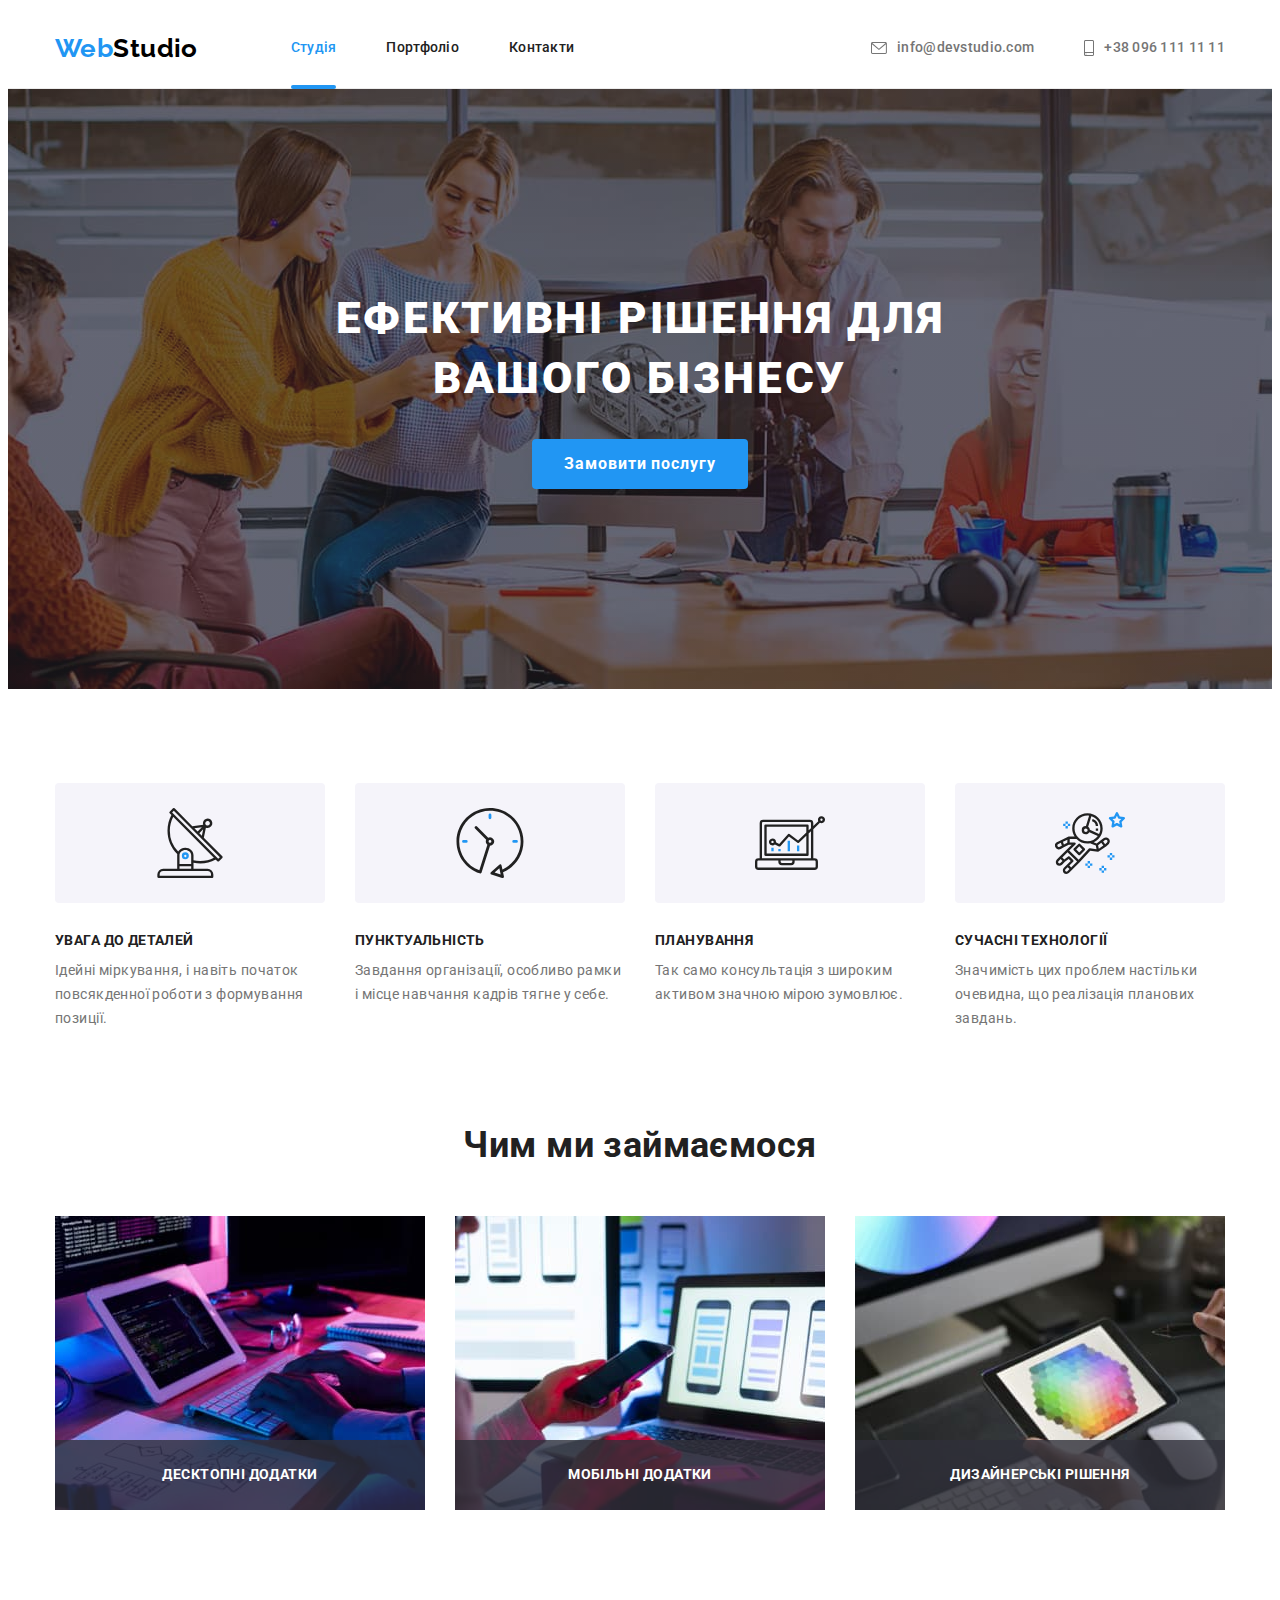
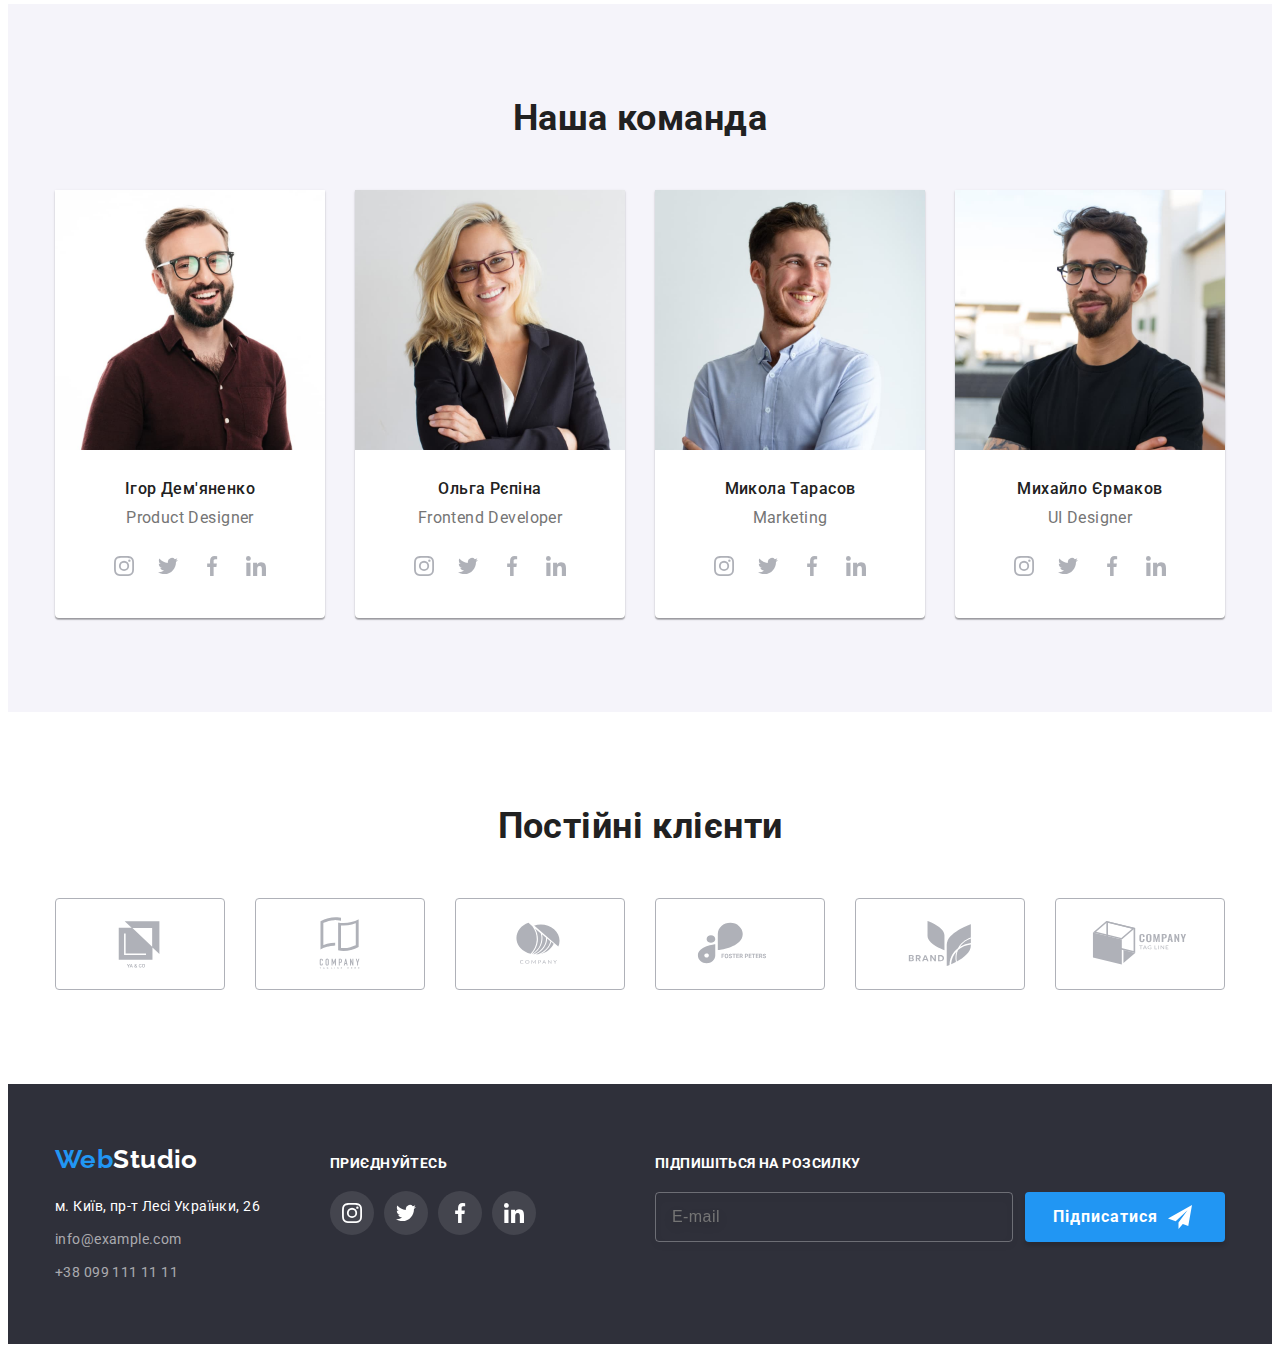
==== commit 10c84fd9: "added BEM in team and client" ====
--- a/index.html
+++ b/index.html
@@ -29,13 +29,15 @@
     <!--Header of page-->
     <header class="page-header">
       <div class="container flex-nav">
-        <nav class="page-header__nav flex-nav">
+        <nav class="site-nav flex-nav">
           <a class="logo line" href="./index.html" lang="en"
             >Web<span class="logo__text logo__text--accent">Studio</span></a
           >
           <ul class="site-nav__items list">
             <li class="site-nav__item">
-              <a class="site-nav__link current line" href="./index.html"
+              <a
+                class="site-nav__link site-nav__link--current line"
+                href="./index.html"
                 >Студія</a
               >
             </li>
@@ -49,7 +51,7 @@
             </li>
           </ul>
         </nav>
-        <ul class="contacts list flex-nav">
+        <ul class="contacts contacts--left-gap list flex-nav">
           <li class="contacts__item">
             <a class="contacts__link line" href="mailto:info@devstudio.com"
               ><svg class="contacts__icon" width="16px" height="12px">
@@ -72,7 +74,7 @@
       <!--Hero Section-->
       <section class="hero">
         <div class="container">
-          <h1 class="title">Ефективні рішення для вашого бізнесу</h1>
+          <h1 class="hero__title">Ефективні рішення для вашого бізнесу</h1>
           <button class="button" type="button" data-modal-open>
             Замовити послугу
           </button>
@@ -80,56 +82,56 @@
       </section>
       <!--Benefits Section-->
       <section class="benefits section">
-        <div class="container">
+        <div class="container benefits__container">
           <h2 class="visually-hidden">Наші переваги</h2>
 
-          <ul class="items list">
-            <li class="item">
-              <div class="thumb">
-                <svg class="icon-bnf">
+          <ul class="benefits__items list">
+            <li class="benefits__item">
+              <div class="benefits__thumb">
+                <svg class="benefits__icon">
                   <use href="./images/icons.svg#antenna"></use>
                 </svg>
               </div>
-              <h3 class="title">Увага до деталей</h3>
-              <p class="text">
+              <h3 class="benefits__title">Увага до деталей</h3>
+              <p class="benefits-__text">
                 Ідейні міркування, і навіть початок повсякденної роботи з
                 формування позиції.
               </p>
             </li>
 
-            <li class="item">
-              <div class="thumb">
-                <svg class="icon-bnf">
+            <li class="benefits__item">
+              <div class="benefits__thumb">
+                <svg class="benefits__icon">
                   <use href="./images/icons.svg#clock"></use>
                 </svg>
               </div>
-              <h3 class="title">Пунктуальність</h3>
-              <p class="text">
+              <h3 class="benefits__title">Пунктуальність</h3>
+              <p class="benefits__text">
                 Завдання організації, особливо рамки і місце навчання кадрів
                 тягне у себе.
               </p>
             </li>
 
-            <li class="item">
-              <div class="thumb">
-                <svg class="icon-bnf">
+            <li class="benefits__item">
+              <div class="benefits__thumb">
+                <svg class="benefits__icon">
                   <use href="./images/icons.svg#diagram"></use>
                 </svg>
               </div>
-              <h3 class="title">Планування</h3>
-              <p class="text">
+              <h3 class="benefits__title">Планування</h3>
+              <p class="benefits__text">
                 Так само консультація з широким активом значною мірою зумовлює.
               </p>
             </li>
 
-            <li class="item">
-              <div class="thumb">
-                <svg class="icon-bnf">
+            <li class="benefits__item">
+              <div class="benefits__thumb">
+                <svg class="benefits__icon">
                   <use href="./images/icons.svg#astronaut"></use>
                 </svg>
               </div>
-              <h3 class="title">Сучасні технології</h3>
-              <p class="text">
+              <h3 class="benefits__title">Сучасні технології</h3>
+              <p class="benefits__text">
                 Значимість цих проблем настільки очевидна, що реалізація
                 планових завдань.
               </p>
@@ -139,35 +141,35 @@
       </section>
       <!--About Section-->
       <section class="about section">
-        <div class="container">
-          <h2 class="title">Чим ми займаємося</h2>
-          <ul class="items list">
-            <li class="item">
+        <div class="container about__container">
+          <h2 class="about__title">Чим ми займаємося</h2>
+          <ul class="about-items list">
+            <li class="about-items__item">
               <img
                 src="./images/skill_01.jpg"
                 alt="Програмування"
                 width="370"
                 height="294"
               />
-              <h3 class="about-subtitle">Десктопні додатки</h3>
-            </li>
-            <li class="item">
+              <h3 class="about-items__subtitle">Десктопні додатки</h3>
+            </li>
+            <li class="about-items__item">
               <img
                 src="./images/skill_02.jpg"
                 alt="Підбір теми"
                 width="370"
                 height="294"
               />
-              <h3 class="about-subtitle">Мобільні додатки</h3>
-            </li>
-            <li class="item">
+              <h3 class="about-items__subtitle">Мобільні додатки</h3>
+            </li>
+            <li class="about-items__item">
               <img
                 src="./images/skill_03.jpg"
                 alt="Підбір палітри кольорів"
                 width="370"
                 height="294"
               />
-              <h3 class="about-subtitle">Дизайнерські рішення</h3>
+              <h3 class="about-items__subtitle">Дизайнерські рішення</h3>
             </li>
           </ul>
         </div>
@@ -175,24 +177,25 @@
       <!--Team Section-->
       <section class="team section">
         <div class="container">
-          <h2 class="headline">Наша команда</h2>
-
-          <ul class="items list">
-            <li class="item">
+          <h2 class="team__headline">Наша команда</h2>
+
+          <ul class="team__items list">
+            <li class="team__item">
               <img
                 src="./images/team_igor_pd.jpg"
                 alt="Чоловік в окулярах  та у коричневій сорочці"
                 width="270"
                 height="260"
               />
-              <div class="team-wrapper">
-                <h3 class="title">Ігор Дем'яненко</h3>
-                <p class="text" lang="en">Product Designer</p>
-                <ul class="team-links list">
-                  <li class="item-link">
-                    <a class="team-link line" href="">
-                      <svg
-                        class="icon-team"
+              <div class="team__wrapper">
+                <h3 class="team__title">Ігор Дем'яненко</h3>
+                <p class="team__text" lang="en">Product Designer</p>
+                <!-- Team Social links start -->
+                <ul class="social list">
+                  <li class="social__item">
+                    <a class="social__link line" href="">
+                      <svg
+                        class="social__icon"
                         aria-label="посилання на інстаграм"
                       >
                         <use href="./images/icons.svg#instagram"></use>
@@ -200,47 +203,58 @@
                     </a>
                   </li>
 
-                  <li class="item-link">
-                    <a class="team-link line" href="">
-                      <svg class="icon-team" aria-label="посилання на твіттер">
+                  <li class="social__item">
+                    <a class="social__link line" href="">
+                      <svg
+                        class="social__icon"
+                        aria-label="посилання на твіттер"
+                      >
                         <use href="./images/icons.svg#twitter"></use>
                       </svg>
                     </a>
                   </li>
 
-                  <li class="item-link">
-                    <a class="team-link line" href="">
-                      <svg class="icon-team" aria-label="посилання на фейсбук">
+                  <li class="social__item">
+                    <a class="social__link line" href="">
+                      <svg
+                        class="social__icon"
+                        aria-label="посилання на фейсбук"
+                      >
                         <use href="./images/icons.svg#facebook"></use>
                       </svg>
                     </a>
                   </li>
 
-                  <li class="item-link">
-                    <a class="team-link line" href="">
-                      <svg class="icon-team" aria-label="посилання на лінкайді">
+                  <li class="social__item">
+                    <a class="social__link line" href="">
+                      <svg
+                        class="social__icon"
+                        aria-label="посилання на лінкайді"
+                      >
                         <use href="./images/icons.svg#linkedin"></use>
                       </svg>
                     </a>
                   </li>
                 </ul>
-              </div>
-            </li>
-            <li class="item">
+                <!-- Team Social links end -->
+              </div>
+            </li>
+            <li class="team__item">
               <img
                 src="./images/team_olga_fd.jpg"
                 alt="Блондинка в окулярах і білій сорочці"
                 width="270"
                 height="260"
               />
-              <div class="team-wrapper">
-                <h3 class="title">Ольга Рєпіна</h3>
-                <p class="text" lang="en">Frontend Developer</p>
-                <ul class="team-links list">
-                  <li class="item-link">
-                    <a class="team-link line" href="">
-                      <svg
-                        class="icon-team"
+              <div class="team__wrapper">
+                <h3 class="team__title">Ольга Рєпіна</h3>
+                <p class="team__text" lang="en">Frontend Developer</p>
+                <!-- Team Social links start -->
+                <ul class="social list">
+                  <li class="social__item">
+                    <a class="social__link line" href="">
+                      <svg
+                        class="social__icon"
                         aria-label="посилання на інстаграм"
                       >
                         <use href="./images/icons.svg#instagram"></use>
@@ -248,47 +262,58 @@
                     </a>
                   </li>
 
-                  <li class="item-link">
-                    <a class="team-link line" href="">
-                      <svg class="icon-team" aria-label="посилання на твіттер">
+                  <li class="social__item">
+                    <a class="social__link line" href="">
+                      <svg
+                        class="social__icon"
+                        aria-label="посилання на твіттер"
+                      >
                         <use href="./images/icons.svg#twitter"></use>
                       </svg>
                     </a>
                   </li>
 
-                  <li class="item-link">
-                    <a class="team-link line" href="">
-                      <svg class="icon-team" aria-label="посилання на фейсбук">
+                  <li class="social__item">
+                    <a class="social__link line" href="">
+                      <svg
+                        class="social__icon"
+                        aria-label="посилання на фейсбук"
+                      >
                         <use href="./images/icons.svg#facebook"></use>
                       </svg>
                     </a>
                   </li>
 
-                  <li class="item-link">
-                    <a class="team-link line" href="">
-                      <svg class="icon-team" aria-label="посилання на лінкайді">
+                  <li class="social__item">
+                    <a class="social__link line" href="">
+                      <svg
+                        class="social__icon"
+                        aria-label="посилання на лінкайді"
+                      >
                         <use href="./images/icons.svg#linkedin"></use>
                       </svg>
                     </a>
                   </li>
                 </ul>
-              </div>
-            </li>
-            <li class="item">
+                <!-- Team Social links end -->
+              </div>
+            </li>
+            <li class="team__item">
               <img
                 src="./images/team_mikolay_m.jpg"
                 alt="Чоловік з короткою бородою у синій сорочці"
                 width="270"
                 height="260"
               />
-              <div class="team-wrapper">
-                <h3 class="title">Микола Тарасов</h3>
-                <p class="text" lang="en">Marketing</p>
-                <ul class="team-links list">
-                  <li class="item-link">
-                    <a class="team-link line" href="">
-                      <svg
-                        class="icon-team"
+              <div class="team__wrapper">
+                <h3 class="team__title">Микола Тарасов</h3>
+                <p class="team__text" lang="en">Marketing</p>
+                <!-- Team Social links start-->
+                <ul class="social list">
+                  <li class="social__item">
+                    <a class="social__link line" href="">
+                      <svg
+                        class="social__icon"
                         aria-label="посилання на інстаграм"
                       >
                         <use href="./images/icons.svg#instagram"></use>
@@ -296,47 +321,58 @@
                     </a>
                   </li>
 
-                  <li class="item-link">
-                    <a class="team-link line" href="">
-                      <svg class="icon-team" aria-label="посилання на твіттер">
+                  <li class="social__item">
+                    <a class="social__link line" href="">
+                      <svg
+                        class="social__icon"
+                        aria-label="посилання на твіттер"
+                      >
                         <use href="./images/icons.svg#twitter"></use>
                       </svg>
                     </a>
                   </li>
 
-                  <li class="item-link">
-                    <a class="team-link line" href="">
-                      <svg class="icon-team" aria-label="посилання на фейсбук">
+                  <li class="social__item">
+                    <a class="social__link line" href="">
+                      <svg
+                        class="social__icon"
+                        aria-label="посилання на фейсбук"
+                      >
                         <use href="./images/icons.svg#facebook"></use>
                       </svg>
                     </a>
                   </li>
 
-                  <li class="item-link">
-                    <a class="team-link line" href="">
-                      <svg class="icon-team" aria-label="посилання на лінкайді">
+                  <li class="social__item">
+                    <a class="social__link line" href="">
+                      <svg
+                        class="social__icon"
+                        aria-label="посилання на лінкайді"
+                      >
                         <use href="./images/icons.svg#linkedin"></use>
                       </svg>
                     </a>
                   </li>
                 </ul>
-              </div>
-            </li>
-            <li class="item">
+                <!-- Team Social links end -->
+              </div>
+            </li>
+            <li class="team__item">
               <img
                 src="./images/team_mihail_ui.jpg"
                 alt="Чоловік в окулярах з бородою та у чорній футболці"
                 width="270"
                 height="260"
               />
-              <div class="team-wrapper">
-                <h3 class="title">Михайло Єрмаков</h3>
-                <p class="text" lang="en">UI Designer</p>
-                <ul class="team-links list">
-                  <li class="item-link">
-                    <a class="team-link line" href="">
-                      <svg
-                        class="icon-team"
+              <div class="team__wrapper">
+                <h3 class="team__title">Михайло Єрмаков</h3>
+                <p class="team__text" lang="en">UI Designer</p>
+                <!-- Team Social links start -->
+                <ul class="social list">
+                  <li class="social__item">
+                    <a class="social__link line" href="">
+                      <svg
+                        class="social__icon"
                         aria-label="посилання на інстаграм"
                       >
                         <use href="./images/icons.svg#instagram"></use>
@@ -344,83 +380,93 @@
                     </a>
                   </li>
 
-                  <li class="item-link">
-                    <a class="team-link line" href="">
-                      <svg class="icon-team" aria-label="посилання на твіттер">
+                  <li class="social__item">
+                    <a class="social__link line" href="">
+                      <svg
+                        class="social__icon"
+                        aria-label="посилання на твіттер"
+                      >
                         <use href="./images/icons.svg#twitter"></use>
                       </svg>
                     </a>
                   </li>
 
-                  <li class="item-link">
-                    <a class="team-link line" href="">
-                      <svg class="icon-team" aria-label="посилання на фейсбук">
+                  <li class="social__item">
+                    <a class="social__link line" href="">
+                      <svg
+                        class="social__icon"
+                        aria-label="посилання на фейсбук"
+                      >
                         <use href="./images/icons.svg#facebook"></use>
                       </svg>
                     </a>
                   </li>
 
-                  <li class="item-link">
-                    <a class="team-link line" href="">
-                      <svg class="icon-team" aria-label="посилання на лінкайді">
+                  <li class="social__item">
+                    <a class="social__link line" href="">
+                      <svg
+                        class="social__icon"
+                        aria-label="посилання на лінкайді"
+                      >
                         <use href="./images/icons.svg#linkedin"></use>
                       </svg>
                     </a>
                   </li>
                 </ul>
+                <!-- Team Social links end -->
               </div>
             </li>
           </ul>
         </div>
       </section>
       <!--Client Section-->
-      <section class="section">
+      <section class="client section">
         <div class="container">
-          <h2 class="client-headline">Постійні клієнти</h2>
-
-          <ul class="client-items list">
-            <li class="client-item">
-              <a class="client-link line" href="">
-                <svg class="icon-client" aria-label="посилання на клієнта 1">
+          <h2 class="client__headline">Постійні клієнти</h2>
+
+          <ul class="client__items list">
+            <li class="client__item">
+              <a class="client__link line" href="">
+                <svg class="client__icon" aria-label="посилання на клієнта 1">
                   <use href="./images/icons.svg#icon_client_1"></use>
                 </svg>
               </a>
             </li>
 
-            <li class="client-item">
-              <a class="client-link line" href="">
-                <svg class="icon-client" aria-label="посилання на клієнта 2">
+            <li class="client__item">
+              <a class="client__link line" href="">
+                <svg class="client__icon" aria-label="посилання на клієнта 2">
                   <use href="./images/icons.svg#icon_client_2"></use>
                 </svg>
               </a>
             </li>
 
-            <li class="client-item">
-              <a class="client-link line" href="">
-                <svg class="icon-client" aria-label="посилання на клієнта 3">
+            <li class="client__item">
+              <a class="client__link line" href="">
+                <svg class="client__icon" aria-label="посилання на клієнта 3">
                   <use href="./images/icons.svg#icon_client_3"></use>
                 </svg>
               </a>
             </li>
 
-            <li class="client-item">
-              <a class="client-link line" href="">
-                <svg class="icon-client" aria-label="посилання на клієнта 4">
+            <li class="client__item">
+              <a class="client__link line" href="">
+                <svg class="client__icon" aria-label="посилання на клієнта 4">
                   <use href="./images/icons.svg#icon_client_4"></use>
                 </svg>
               </a>
             </li>
 
-            <li class="client-item">
-              <a class="client-link line" href="">
-                <svg class="icon-client" aria-label="посилання на клієнта 5">
+            <li class="client__item">
+              <a class="client__link line" href="">
+                <svg class="client__icon" aria-label="посилання на клієнта 5">
                   <use href="./images/icons.svg#icon_client_5"></use>
                 </svg>
               </a>
             </li>
-            <li class="client-item">
-              <a class="client-link line" href="">
-                <svg class="icon-client" aria-label="посилання на клієнта 6">
+            <li class="client__item">
+              <a class="client__link line" href="">
+                <svg class="client__icon" aria-label="посилання на клієнта 6">
                   <use href="./images/icons.svg#icon_client_6"></use>
                 </svg>
               </a>
--- a/css/style.css
+++ b/css/style.css
@@ -140,7 +140,6 @@
   gap: 50px;
   margin-left: 93px;
 }
-
 .site-nav__link {
   position: relative;
 
@@ -160,10 +159,10 @@
 .site-nav__link:focus {
   color: var(--accent-text-color);
 }
-.current {
+.site-nav__link--current {
   color: var(--accent-text-color);
 }
-.site-nav__link.current::after {
+.site-nav__link--current::after {
   display: inline-block;
   content: '';
 
@@ -181,9 +180,10 @@
 /* Contacts */
 .contacts {
   gap: 50px;
+}
+.contacts--left-gap {
   margin-left: auto;
 }
-
 .contacts__link {
   display: flex;
   justify-content: center;
@@ -201,7 +201,6 @@
 .contacts__link:focus {
   color: var(--accent-text-color);
 }
-
 .contacts__icon {
   display: block;
   margin-right: 10px;
@@ -209,7 +208,6 @@
 }
 
 /* Section Hero */
-
 .hero {
   max-width: 1600px;
   height: 600px;
@@ -231,7 +229,7 @@
   background-color: var(--hero-background-color);
   text-align: center;
 }
-.hero .title {
+.hero__title {
   max-width: 696px;
   margin-left: auto;
   margin-right: auto;
@@ -273,12 +271,11 @@
 }
 
 /* Section Benefits */
-
-.benefits .items {
+.benefits__items {
   display: flex;
   gap: var(--card-set-gap);
 }
-.thumb {
+.benefits__thumb {
   display: flex;
   width: 270px;
   height: 120px;
@@ -290,13 +287,11 @@
 
   border-radius: 4px;
 }
-
-.icon-bnf {
+.benefits__icon {
   width: 70px;
   height: 70px;
 }
-
-.benefits .title {
+.benefits__title {
   margin-bottom: 10px;
 
   font-size: 14px;
@@ -309,7 +304,7 @@
 .about {
   padding-top: 0;
 }
-.about .title {
+.about__title {
   margin-bottom: 50px;
 
   font-size: 36px;
@@ -317,15 +312,14 @@
   color: var(--title-text-color);
   text-align: center;
 }
-.about .items {
+.about-items {
   display: flex;
   gap: var(--card-set-gap);
 }
-.about .item {
+.about-items__item {
   position: relative;
 }
-
-.about-subtitle {
+.about-items__subtitle {
   position: absolute;
   bottom: 0;
   left: 0;
@@ -342,12 +336,12 @@
   text-align: center;
   text-transform: uppercase;
 }
+
 /* Section Team */
 .team {
   background-color: var(--team-background-color);
 }
-
-.headline {
+.team__headline {
   margin-bottom: 50px;
 
   color: var(--title-text-color);
@@ -356,17 +350,17 @@
   line-height: 1.16;
   text-align: center;
 }
-.team .items {
+.team__items {
   display: flex;
   gap: var(--card-set-gap);
 }
-.team .item {
+.team__item {
   background-color: var(--hero-text-color);
   box-shadow: 0px 1px 3px rgba(0, 0, 0, 0.12), 0px 1px 1px rgba(0, 0, 0, 0.14),
     0px 2px 1px rgba(0, 0, 0, 0.2);
   border-radius: 0px 0px 4px 4px;
 }
-.team .title {
+.team__title {
   margin-bottom: 10px;
 
   font-weight: 500;
@@ -375,56 +369,57 @@
   color: var(--title-text-color);
   text-align: center;
 }
-.team .text {
+.team__text {
   font-size: 16px;
   line-height: 1.18;
   text-align: center;
   margin-bottom: 16px;
 }
-.item-link {
-  display: flex;
-}
-.item-link:not(:last-child) {
-  margin-right: 10px;
-}
-.team-links {
-  display: flex;
-  justify-content: center;
-  align-items: center;
-}
-.team-link {
-  display: flex;
-  justify-content: center;
-  align-items: center;
-  width: 44px;
-  height: 44px;
-
-  color: #afb1b8;
-
-  border-radius: 50%;
-
-  transition: color 250ms var(--timing-function),
-    background-color 250ms var(--timing-function);
-}
-.icon-team {
-  width: 20px;
-  height: 20px;
-  fill: currentColor;
-}
-.team-link:hover,
-.team-link:focus {
-  background-color: var(--accent-text-color);
-  color: var(--hero-text-color);
-}
-
-.team-wrapper {
+.team__wrapper {
   padding-top: 30px;
   padding-right: 5px;
   padding-bottom: 30px;
   padding-left: 5px;
 }
+/* Team Social links */
+.social {
+  display: flex;
+  justify-content: center;
+  align-items: center;
+}
+.social__item {
+  display: flex;
+}
+.social__link:not(:last-child) {
+  margin-right: 10px;
+}
+.social__link {
+  display: flex;
+  justify-content: center;
+  align-items: center;
+  width: 44px;
+  height: 44px;
+
+  color: #afb1b8;
+
+  border-radius: 50%;
+
+  transition: color 250ms var(--timing-function),
+    background-color 250ms var(--timing-function);
+}
+.social__icon {
+  width: 20px;
+  height: 20px;
+  fill: currentColor;
+}
+.social__link:hover,
+.social__link:focus {
+  background-color: var(--accent-text-color);
+  color: var(--hero-text-color);
+}
+
 /* Section Client */
-.client-headline {
+.client__headline {
   margin-bottom: 50px;
 
   font-size: 36px;
@@ -432,12 +427,11 @@
   color: var(--title-text-color);
   text-align: center;
 }
-
-.client-items {
+.client__items {
   display: flex;
   gap: var(--card-set-gap);
 }
-.client-link {
+.client__link {
   display: flex;
   justify-content: center;
   align-items: center;
@@ -453,14 +447,14 @@
   transition: color 250ms var(--timing-function),
     border-color 250ms var(--timing-function);
 }
-.icon-client {
+.client__icon {
   width: 106px;
   height: 60px;
 
   fill: currentColor;
 }
-.client-link:hover,
-.client-link:focus {
+.client__link:hover,
+.client__link:focus {
   color: var(--accent-text-color);
   border-color: var(--accent-text-color);
 }
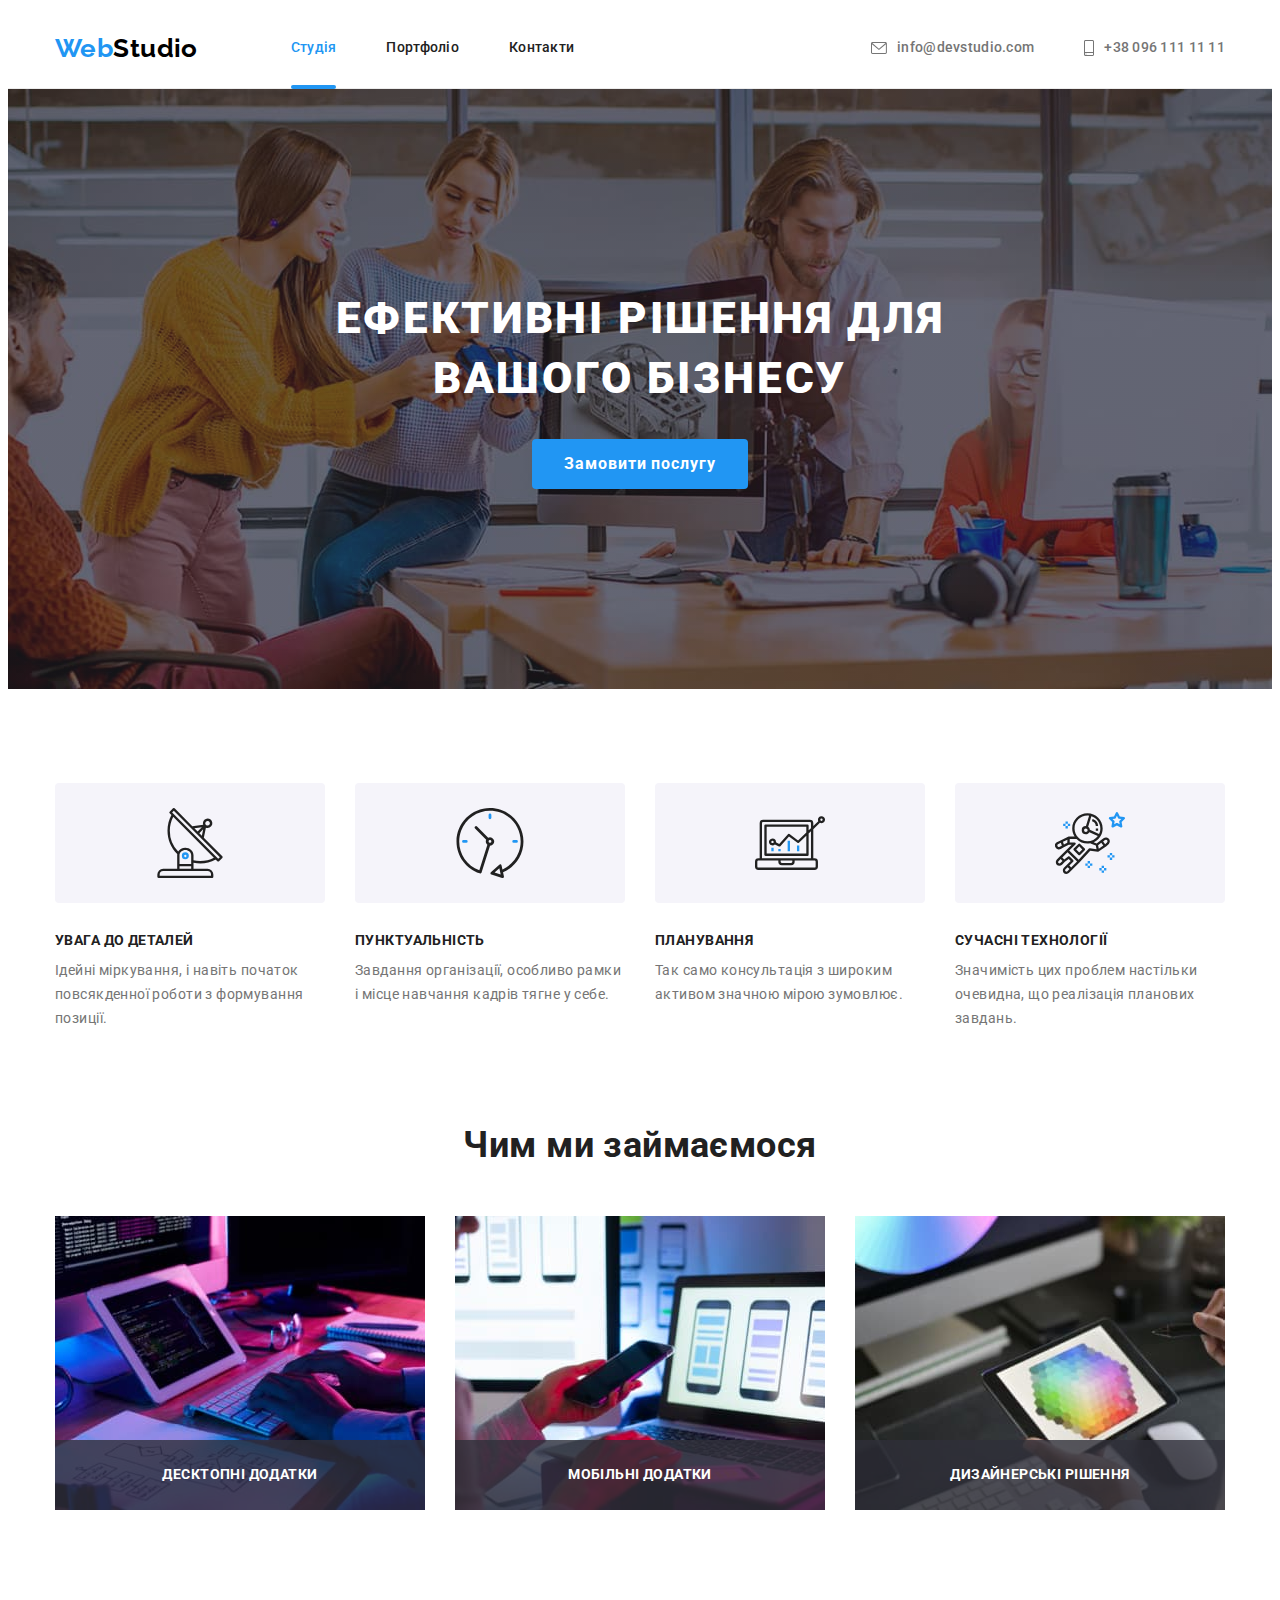
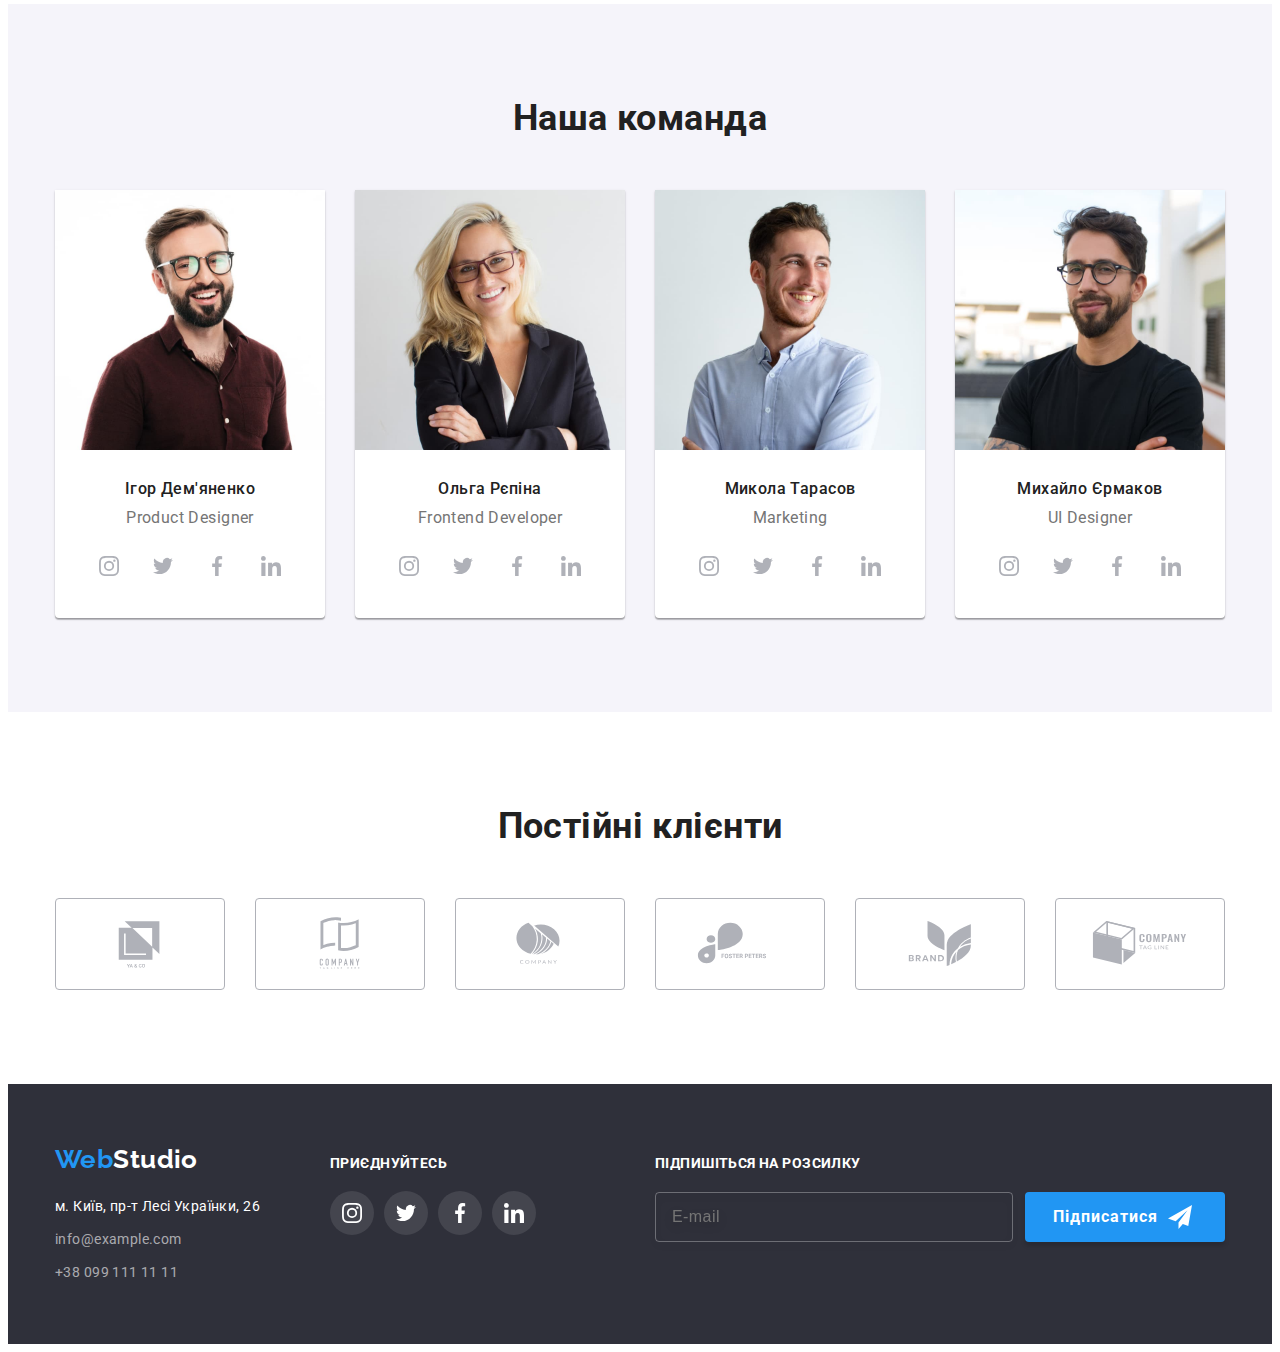
==== commit 5fb6b99b: "added BEM in footer" ====
--- a/index.html
+++ b/index.html
@@ -476,60 +476,64 @@
       </section>
     </main>
     <!--Footer of Page-->
-    <footer class="footer">
-      <div class="container">
-        <div>
-          <a class="logo line" href="./index.html" lang="en"
-            >Web<span class="accent">Studio</span>
+    <footer class="page-footer">
+      <div class="page-footer__container container">
+        <div class="page-footer__thumb">
+          <a class="logo page-footer__logo line" href="./index.html" lang="en"
+            >Web<span class="page-footer--accent">Studio</span>
           </a>
           <address class="address">
-            <a class="link line accent" href=""
+            <a class="address__link line page-footer--accent" href=""
               >м. Київ, пр-т Лесі Українки, 26</a
             >
             <br />
-            <a class="link line" href="mailto:info@example.com"
+            <a class="address__link line" href="mailto:info@example.com"
               >info@example.com</a
             >
             <br />
-            <a class="link line" href="tel:+380991111111">+38 099 111 11 11</a>
+            <a class="address__link line" href="tel:+380991111111"
+              >+38 099 111 11 11</a
+            >
           </address>
         </div>
-        <!-- Connect link -->
+
         <div class="connect">
-          <h2 class="connect-title">Приєднуйтесь</h2>
-          <ul class="connect-items list">
-            <li class="connect-item">
-              <a class="connect-link line" href="">
-                <svg class="icon-connect" aria-label="посилання на інстаграм">
+          <h2 class="connect__title">Приєднуйтесь</h2>
+          <!-- Social links start -->
+          <ul class="social list">
+            <li class="social__item">
+              <a class="social__link page-footer__social--color line" href="">
+                <svg class="social__icon" aria-label="посилання на інстаграм">
                   <use href="./images/icons.svg#instagram"></use>
                 </svg>
               </a>
             </li>
 
-            <li class="connect-item">
-              <a class="connect-link line" href="">
-                <svg class="icon-connect" aria-label="посилання на твіттер">
+            <li class="social__item">
+              <a class="social__link page-footer__social--color line" href="">
+                <svg class="social__icon" aria-label="посилання на твіттер">
                   <use href="./images/icons.svg#twitter"></use>
                 </svg>
               </a>
             </li>
 
-            <li class="connect-item">
-              <a class="connect-link line" href="">
-                <svg class="icon-connect" aria-label="посилання на фейсбук">
+            <li class="social__item">
+              <a class="social__link page-footer__social--color line" href="">
+                <svg class="social__icon" aria-label="посилання на фейсбук">
                   <use href="./images/icons.svg#facebook"></use>
                 </svg>
               </a>
             </li>
 
-            <li class="connect-item">
-              <a class="connect-link line" href="">
-                <svg class="icon-connect" aria-label="посилання на лінкайді">
+            <li class="social__item">
+              <a class="social__link page-footer__social--color line" href="">
+                <svg class="social__icon" aria-label="посилання на лінкайді">
                   <use href="./images/icons.svg#linkedin"></use>
                 </svg>
               </a>
             </li>
           </ul>
+          <!-- Social links end -->
         </div>
         <!-- Submit Form -->
         <form
@@ -537,10 +541,10 @@
           name="submit-form"
           autocomplete="off"
         >
-          <div class="submit-field">
-            <strong class="label">Підпишіться на розсилку</strong>
+          <div class="footer-form__field">
+            <strong class="footer-form__label">Підпишіться на розсилку</strong>
             <input
-              class="submit-input"
+              class="footer-form__input"
               name="email-for-subscribe"
               type="email"
               placeholder="E-mail"
@@ -548,18 +552,22 @@
           </div>
           <button class="footer-button" type="submit">
             Підписатися
-            <svg class="icon-submit">
+            <svg class="footer-button__icon">
               <use href="./images/icons.svg#icon_submit"></use>
             </svg>
           </button>
         </form>
       </div>
     </footer>
-    <!--Modal window-->
-    <div class="backdrop is-hidden" data-modal>
+    <!--
+      |==============================
+      | Modal window
+      |==============================
+    -->
+    <div class="backdrop backdrop__is-hidden" data-modal>
       <div class="modal">
         <button class="modal-btn" type="button" data-modal-close>
-          <svg class="modal-btn-icon">
+          <svg class="modal-btn__icon">
             <use href="./images/icons.svg#close-black"></use>
           </svg>
         </button>
--- a/css/style.css
+++ b/css/style.css
@@ -386,12 +386,10 @@
   display: flex;
   justify-content: center;
   align-items: center;
+  gap: 10px;
 }
 .social__item {
   display: flex;
-}
-.social__link:not(:last-child) {
-  margin-right: 10px;
 }
 .social__link {
   display: flex;
@@ -460,7 +458,7 @@
 }
 
 /* Footer */
-.footer {
+.page-footer {
   padding-top: 60px;
   padding-bottom: 60px;
 
@@ -470,15 +468,19 @@
   color: var(--hero-text-color);
   background-color: var(--footer-background-color);
 }
-
-.footer .logo {
+.page-footer__container {
+  display: flex;
+  align-items: baseline;
+}
+
+.page-footer__logo {
   display: inline-block;
   margin-bottom: 20px;
 }
 .address {
   font-style: normal;
 }
-.address .link {
+.address__link {
   display: inline-block;
 
   font-weight: 400;
@@ -488,30 +490,22 @@
 
   transition: color 250ms var(--timing-function);
 }
-
-.address .link:hover,
-.address .link:focus {
+.address__link:hover,
+.address__link:focus {
   color: var(--accent-text-color);
 }
-.address .link:not(:last-child) {
+.address__link:not(:last-child) {
   margin-bottom: 9px;
 }
-.footer .accent {
+.page-footer--accent {
   color: var(--hero-text-color);
 }
 
 /* Connect Section */
-
-.footer .container {
-  display: flex;
-  align-items: baseline;
-}
-
 .connect {
   margin-left: 70px;
 }
-
-.connect-title {
+.connect__title {
   font-size: 14px;
   line-height: 16px;
   letter-spacing: 0.03em;
@@ -519,38 +513,9 @@
 
   margin-bottom: 20px;
 }
-.connect-items {
-  display: flex;
-}
-.connect-link {
-  display: flex;
-  justify-content: center;
-  align-items: center;
-
-  width: 44px;
-  height: 44px;
-
+.page-footer__social--color {
   color: var(--hero-text-color);
   background-color: rgba(255, 255, 255, 0.1);
-
-  border-radius: 50%;
-
-  transition: background-color 250ms var(--timing-function);
-}
-.icon-connect {
-  width: 20px;
-  height: 20px;
-  fill: currentColor;
-}
-.connect-link:hover,
-.connect-link:focus {
-  background-color: var(--accent-text-color);
-}
-.connect-item {
-  display: flex;
-}
-.connect-item:not(:last-child) {
-  margin-right: 10px;
 }
 
 /* Submit Form */
@@ -559,10 +524,10 @@
   align-items: flex-end;
   margin-left: auto;
 }
-.submit-field {
+.footer-form__field {
   margin-right: 12px;
 }
-.footer-form .label {
+.footer-form__label {
   display: inline-block;
   margin-bottom: 20px;
 
@@ -571,7 +536,7 @@
   letter-spacing: 0.03em;
   text-transform: uppercase;
 }
-.footer-form .submit-input {
+.footer-form__input {
   display: flex;
   align-items: center;
   padding: 15px 16px;
@@ -608,7 +573,7 @@
   border-radius: 4px;
   border: none;
 }
-.icon-submit {
+.footer-button__icon {
   width: 24px;
   height: 24px;
   margin-left: 10px;
@@ -618,6 +583,7 @@
   | Modal window
   |==============================
 */
+/* Backdrop start*/
 .backdrop {
   position: fixed;
   top: 0;
@@ -633,7 +599,7 @@
     visibility 250ms var(--timing-function);
 }
 /* is-hidden */
-.backdrop.is-hidden {
+.backdrop__is-hidden {
   opacity: 0;
   visibility: hidden;
   pointer-events: none;
@@ -641,7 +607,7 @@
 .backdrop.is-hidden .modal {
   transform: translate(-50%, -50%) scale(0.7);
 }
-
+/* Backdrop end*/
 .modal {
   position: absolute;
   left: 50%;
@@ -659,7 +625,6 @@
   transform: translate(-50%, -50%) scale(1);
   transition: transform 400ms var(--timing-function);
 }
-
 .modal-btn {
   position: absolute;
   top: 8px;
@@ -683,7 +648,7 @@
 
   transition: color 250ms var(--timing-function);
 }
-.modal-btn-icon {
+.modal-btn__icon {
   width: 18px;
   height: 18px;
 
